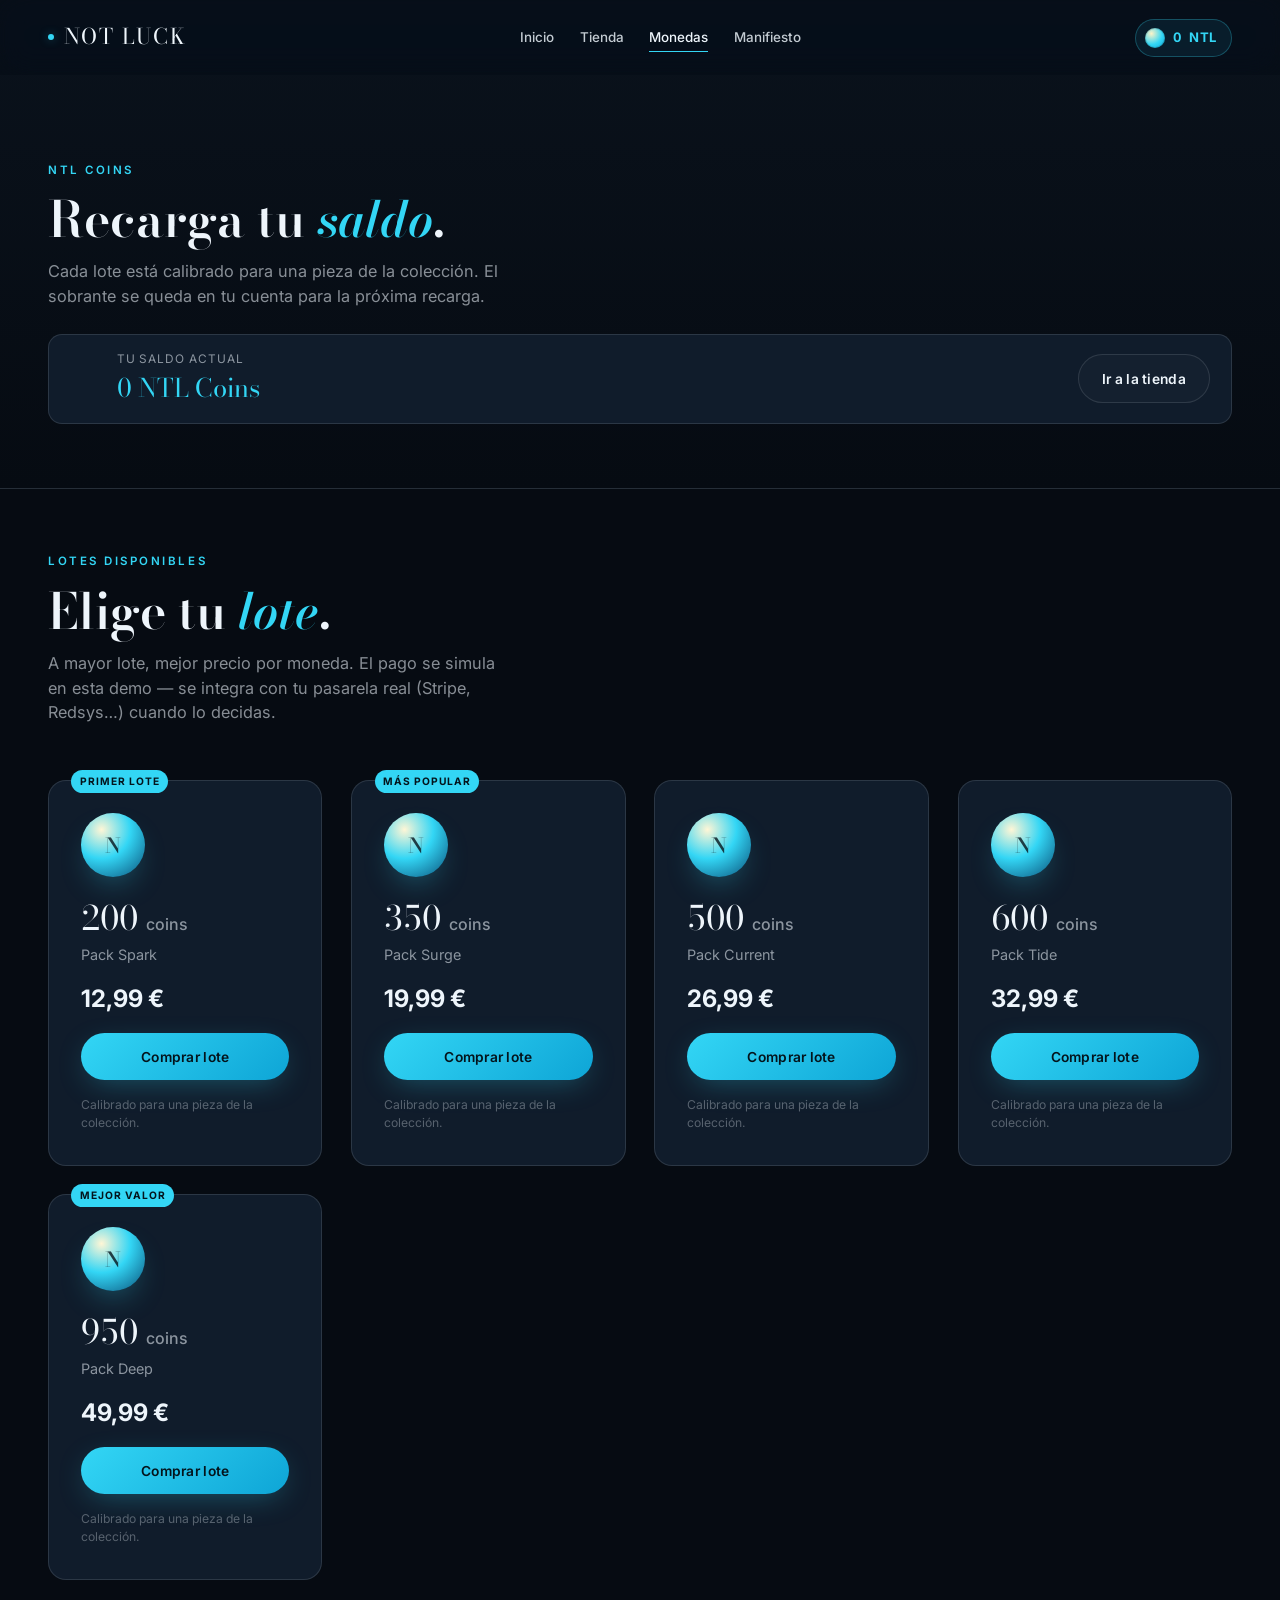
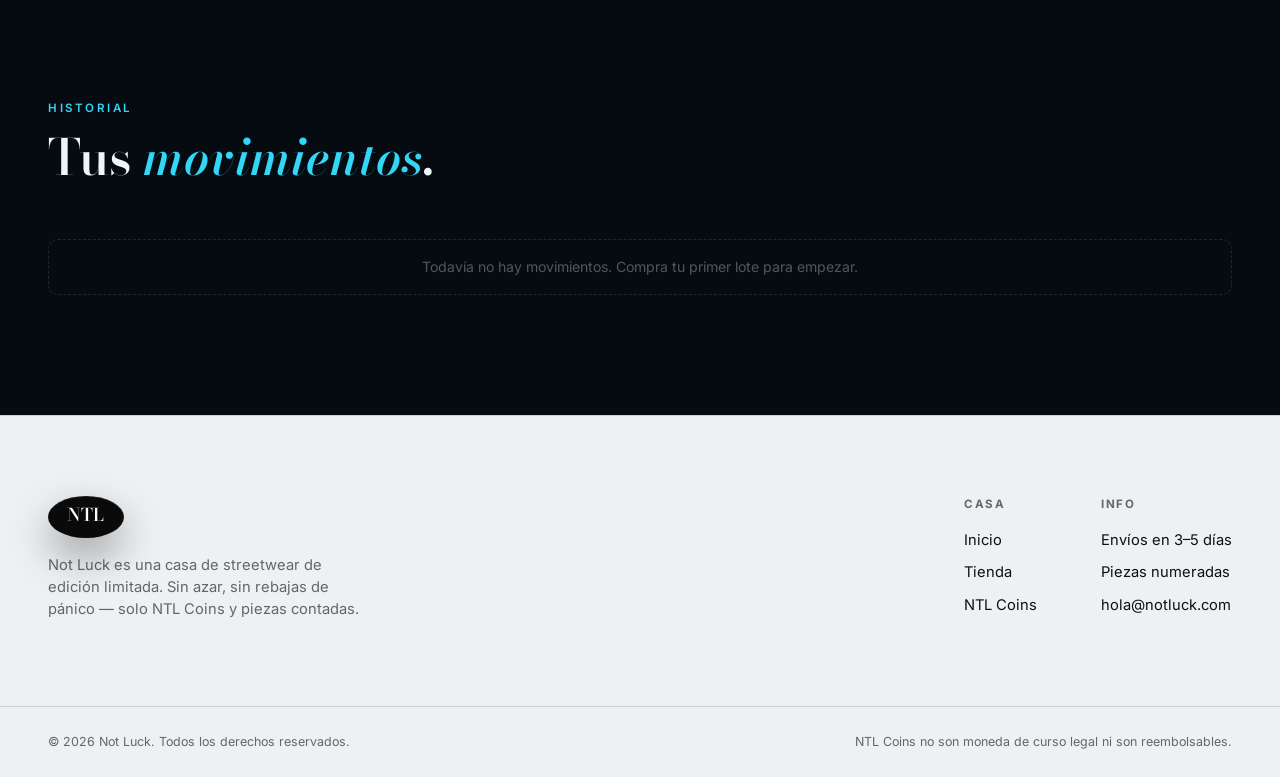
==== monedas.html @ 858f7e39 "Add Not Luck premium streetwear site with NTL Coins economy Dark editorial storefront (Bodoni Moda +" ====
<!doctype html>
<html lang="es">
<head>
<meta charset="utf-8" />
<meta name="viewport" content="width=device-width, initial-scale=1" />
<title>NTL Coins — Not Luck</title>
<meta name="description" content="Recarga NTL Coins, la moneda de la casa Not Luck, en lotes pensados para cada pieza de la colección." />
<link rel="icon" type="image/svg+xml" href="assets/img/favicon.svg" />
<link rel="preconnect" href="https://fonts.googleapis.com">
<link rel="preconnect" href="https://fonts.gstatic.com" crossorigin>
<link href="https://fonts.googleapis.com/css2?family=Bodoni+Moda:ital,wght@0,500;0,600;1,500&family=Inter:wght@400;500;600;700&display=swap" rel="stylesheet">
<link rel="stylesheet" href="styles.css?v=20260909" />
</head>
<body>

<header class="site-header" data-site-header>
  <div class="wrap">
    <a href="index.html" class="brand-mark"><span class="dot"></span>NOT LUCK</a>
    <nav class="main-nav" data-main-nav>
      <a href="index.html">Inicio</a>
      <a href="tienda.html">Tienda</a>
      <a href="monedas.html" aria-current="page">Monedas</a>
      <a href="index.html#manifiesto">Manifiesto</a>
    </nav>
    <div class="header-actions">
      <a href="monedas.html" class="wallet-chip"><span class="coin-ico"></span><strong data-wallet-balance>0</strong> NTL</a>
      <button class="nav-toggle" data-nav-toggle aria-label="Abrir menú"><span></span></button>
    </div>
  </div>
</header>

<main>
  <section class="page-hero">
    <div class="wrap">
      <span class="eyebrow">NTL Coins</span>
      <h1 class="section-title" style="margin-top:.8rem;">Recarga tu <em style="font-style:italic;color:var(--accent);">saldo</em>.</h1>
      <p class="section-lede" style="margin-top:.9rem;">Cada lote está calibrado para una pieza de la colección. El sobrante se queda en tu cuenta para la próxima recarga.</p>

      <div class="wallet-banner">
        <div class="wb-left">
          <span class="coin-ico" style="width:34px;height:34px;"></span>
          <div>
            <div class="wb-label">Tu saldo actual</div>
            <div class="wb-balance"><span data-wallet-balance>0</span> NTL Coins</div>
          </div>
        </div>
        <a href="tienda.html" class="btn btn-ghost">Ir a la tienda</a>
      </div>
    </div>
  </section>

  <section class="section" style="padding-top: clamp(2.5rem, 6vw, 4rem);">
    <div class="wrap">
      <div class="section-head">
        <span class="eyebrow">Lotes disponibles</span>
        <h2 class="section-title reveal">Elige tu <em>lote</em>.</h2>
        <p class="section-lede reveal">A mayor lote, mejor precio por moneda. El pago se simula en esta demo — se integra con tu pasarela real (Stripe, Redsys…) cuando lo decidas.</p>
      </div>
      <div class="pack-grid" data-packs></div>
      <noscript><p style="color:var(--ink-mute);margin-top:2rem;">Activa JavaScript para comprar lotes de NTL Coins.</p></noscript>
    </div>
  </section>

  <section class="section" style="padding-top:0;">
    <div class="wrap">
      <div class="section-head">
        <span class="eyebrow">Historial</span>
        <h2 class="section-title reveal">Tus <em>movimientos</em>.</h2>
      </div>
      <div class="ledger-list" data-ledger></div>
    </div>
  </section>
</main>

<footer class="lt-section">
  <div class="wrap footer-top">
    <div class="footer-brand">
      <div class="badge sm"><span class="ntl-word">NTL</span></div>
      <p>Not Luck es una casa de streetwear de edición limitada. Sin azar, sin rebajas de pánico — solo NTL Coins y piezas contadas.</p>
    </div>
    <div class="footer-cols">
      <div class="footer-col">
        <h4>Casa</h4>
        <a href="index.html">Inicio</a>
        <a href="tienda.html">Tienda</a>
        <a href="monedas.html">NTL Coins</a>
      </div>
      <div class="footer-col">
        <h4>Info</h4>
        <span>Envíos en 3–5 días</span>
        <span>Piezas numeradas</span>
        <span>hola@notluck.com</span>
      </div>
    </div>
  </div>
  <div class="wrap footer-bottom">
    <span>© 2026 Not Luck. Todos los derechos reservados.</span>
    <span>NTL Coins no son moneda de curso legal ni son reembolsables.</span>
  </div>
</footer>

<div class="toast-stack" data-toast-stack aria-live="polite"></div>

<div class="modal-layer" data-checkout aria-hidden="true">
  <div class="modal-card">
    <button class="modal-close" aria-label="Cerrar">✕</button>

    <form data-co-form class="pay-state is-active">
      <span class="eyebrow">Confirmar recarga</span>
      <h3 class="product-name" style="font-size:1.5rem;margin-top:.4rem;" data-co-name></h3>
      <div class="pay-summary" style="margin-top:1.2rem;">
        <span>Recibirás</span>
        <strong><span data-co-coins></span> NTL Coins</strong>
      </div>
      <div class="field">
        <label for="co-name">Nombre en la tarjeta</label>
        <input id="co-name" type="text" required placeholder="Como aparece en la tarjeta" autocomplete="cc-name" />
      </div>
      <div class="field">
        <label for="co-card">Número de tarjeta</label>
        <input id="co-card" type="text" required placeholder="0000 0000 0000 0000" inputmode="numeric" autocomplete="cc-number" />
      </div>
      <div class="pay-row">
        <div class="field">
          <label for="co-exp">Caducidad</label>
          <input id="co-exp" type="text" required placeholder="MM/AA" autocomplete="cc-exp" />
        </div>
        <div class="field">
          <label for="co-cvc">CVC</label>
          <input id="co-cvc" type="text" required placeholder="123" inputmode="numeric" autocomplete="cc-csc" />
        </div>
      </div>
      <button type="submit" class="btn btn-primary btn-block">Pagar <span data-co-price></span></button>
      <p class="qv-note">Pago simulado — no se realiza ningún cargo real en esta demo.</p>
    </form>

    <div class="pay-state" data-co-processing>
      <div class="spinner"></div>
      <p style="color:var(--ink-mute);">Procesando tu recarga…</p>
    </div>

    <div class="pay-state" data-co-success>
      <svg class="check-draw" viewBox="0 0 64 64"><circle cx="32" cy="32" r="28"/><path d="M20 33 L28 41 L45 23"/></svg>
      <p style="font-family:var(--font-display);font-size:1.3rem;">+<span data-co-success-coins></span> NTL Coins</p>
      <p style="color:var(--ink-mute);margin-top:.4rem;">Ya están en tu saldo. Cuánto antes las gastes, mejor.</p>
      <button class="btn btn-dark" data-co-done style="margin-top:1.4rem;">Entendido</button>
    </div>
  </div>
</div>

<script defer src="lib/manifest.js?v=20260909"></script>
<script defer src="lib/wallet.js?v=20260909"></script>
<script defer src="main.js?v=20260909"></script>
</body>
</html>
---- styles.css ----
/* ============================================================
   NOT LUCK — premium streetwear. Dark editorial + electric blue.
   Pure CSS, no build step.
   ============================================================ */

:root {
  color-scheme: dark;

  --bg: #060b12;
  --bg-2: #0a121c;
  --bg-3: #101c2b;
  --bg-4: #16263a;

  --ink: #eef5fb;
  --ink-soft: rgba(238, 245, 251, 0.82);
  --ink-mute: rgba(238, 245, 251, 0.56);
  --ink-dim: rgba(238, 245, 251, 0.32);

  --accent: #33d6f5;
  --accent-2: #0ea5d6;
  --accent-deep: #0a4f78;
  --accent-ink: #04141c;
  --accent-glow: rgba(51, 214, 245, 0.35);

  --line: rgba(238, 245, 251, 0.12);
  --line-soft: rgba(238, 245, 251, 0.07);

  --lt-bg: #eef1f3;
  --lt-bg-2: #e2e7eb;
  --lt-ink: #0c1116;
  --lt-mute: rgba(12, 17, 22, 0.62);
  --lt-line: rgba(12, 17, 22, 0.14);

  --font-display: "Bodoni Moda", "Big Caslon", Georgia, "Times New Roman", serif;
  --font-body: "Inter", -apple-system, BlinkMacSystemFont, "Segoe UI", sans-serif;

  --nav-h: 76px;
  --ease-out: cubic-bezier(0.16, 1, 0.3, 1);
  --ease-in-out: cubic-bezier(0.65, 0, 0.35, 1);
}

* { box-sizing: border-box; }
html, body { margin: 0; padding: 0; }

html {
  background: var(--bg);
  overflow-x: clip;
  scroll-behavior: smooth;
  -webkit-text-size-adjust: 100%;
}
@media (prefers-reduced-motion: reduce) {
  html { scroll-behavior: auto; }
}

body {
  background: var(--bg);
  color: var(--ink);
  font-family: var(--font-body);
  font-size: 16px;
  line-height: 1.5;
  -webkit-font-smoothing: antialiased;
  overflow-x: clip;
}

img { max-width: 100%; display: block; }
a { color: inherit; text-decoration: none; }
button { font: inherit; color: inherit; background: none; border: 0; cursor: pointer; }
ul { margin: 0; padding: 0; list-style: none; }
h1, h2, h3, h4, p { margin: 0; }

.wrap {
  max-width: 1280px;
  margin-inline: auto;
  padding-inline: clamp(1.1rem, 4vw, 3rem);
}

.eyebrow {
  font-family: var(--font-body);
  font-size: 0.72rem;
  font-weight: 600;
  letter-spacing: 0.22em;
  text-transform: uppercase;
  color: var(--accent);
}
.lt-section .eyebrow { color: var(--accent-2); }

/* ---------- reveal-on-scroll (defensive: never invisible) ---------- */
.reveal {
  opacity: 0;
  transform: translateY(28px);
  transition: opacity 0.9s var(--ease-out), transform 0.9s var(--ease-out);
}
.reveal.is-visible { opacity: 1; transform: none; }
.reveal[data-split] { opacity: 1; transform: none; }

/* ---------- NTL wordmark + badge ---------- */
.ntl-word {
  font-family: var(--font-display);
  font-weight: 600;
  letter-spacing: 0.06em;
}
.badge {
  --badge-w: 132px;
  --badge-h: 74px;
  width: var(--badge-w);
  height: var(--badge-h);
  border-radius: 50%;
  background: #0a0a0a;
  display: inline-flex;
  align-items: center;
  justify-content: center;
  box-shadow: 0 1px 0 rgba(255, 255, 255, 0.08) inset, 0 18px 40px rgba(0, 0, 0, 0.35);
  flex-shrink: 0;
}
.badge span {
  font-family: var(--font-display);
  font-weight: 600;
  color: #fdfdfd;
  font-size: calc(var(--badge-h) * 0.42);
  letter-spacing: 0.05em;
  transform: translateY(-1px);
}
.badge.sm { --badge-w: 76px; --badge-h: 42px; }
.badge.lg { --badge-w: 220px; --badge-h: 124px; }

/* ---------- buttons ---------- */
.btn {
  display: inline-flex;
  align-items: center;
  justify-content: center;
  gap: 0.5em;
  padding: 0.95em 1.7em;
  border-radius: 999px;
  font-size: 0.86rem;
  font-weight: 600;
  letter-spacing: 0.02em;
  white-space: nowrap;
  transition: transform 0.4s var(--ease-out), box-shadow 0.4s var(--ease-out), background 0.3s, color 0.3s, border-color .3s;
}
.btn-primary {
  background: linear-gradient(135deg, var(--accent) 0%, var(--accent-2) 100%);
  color: var(--accent-ink);
  box-shadow: 0 8px 30px -8px var(--accent-glow);
}
.btn-primary:hover { transform: translateY(-2px); box-shadow: 0 14px 34px -8px var(--accent-glow); }
.btn-ghost {
  border: 1px solid var(--line);
  color: var(--ink);
  background: rgba(255, 255, 255, 0.02);
}
.btn-ghost:hover { border-color: var(--accent); color: var(--accent); transform: translateY(-2px); }
.btn-dark {
  background: #0a0a0a;
  color: #fff;
}
.btn-dark:hover { transform: translateY(-2px); box-shadow: 0 14px 30px -10px rgba(0,0,0,.5); }
.btn:disabled, .btn[aria-disabled="true"] {
  opacity: 0.45;
  cursor: not-allowed;
  transform: none !important;
  box-shadow: none !important;
}
.btn-block { width: 100%; }
.btn[hover]:not(:disabled) { cursor: pointer; }
@media (hover: none) {
  .btn-primary:hover, .btn-ghost:hover, .btn-dark:hover { transform: none; }
}

/* ============================================================
   HEADER
   ============================================================ */
.site-header {
  position: fixed;
  inset: 0 0 auto 0;
  z-index: 60;
  height: var(--nav-h);
  display: flex;
  align-items: center;
  border-bottom: 1px solid transparent;
  transition: border-color 0.4s;
}
/* backdrop-filter lives on ::before, not the header itself: a `backdrop-filter`
   on .site-header would make it the containing block for its position:fixed
   .main-nav child (mobile overlay), collapsing it to zero height. */
.site-header::before {
  content: "";
  position: absolute;
  inset: 0;
  z-index: -1;
  background: rgba(6, 11, 18, 0.4);
  backdrop-filter: blur(16px) saturate(140%);
  -webkit-backdrop-filter: blur(16px) saturate(140%);
  transition: background 0.4s;
}
@supports not (backdrop-filter: blur(1px)) {
  .site-header::before { background: rgba(6, 11, 18, 0.92); }
}
.site-header.is-scrolled { border-bottom-color: var(--line); }
.site-header.is-scrolled::before { background: rgba(6, 11, 18, 0.82); }
.site-header .wrap {
  display: flex;
  align-items: center;
  justify-content: space-between;
  width: 100%;
  gap: 1rem;
}
.brand-mark {
  display: flex;
  align-items: center;
  gap: 0.6rem;
  font-family: var(--font-display);
  font-size: 1.35rem;
  letter-spacing: 0.08em;
}
.brand-mark .dot { width: 6px; height: 6px; border-radius: 50%; background: var(--accent); box-shadow: 0 0 10px var(--accent-glow); }

.main-nav {
  display: flex;
  align-items: center;
  gap: clamp(1.1rem, 2vw, 2.1rem);
}
.main-nav a {
  font-size: 0.84rem;
  font-weight: 500;
  color: var(--ink-soft);
  position: relative;
  padding-block: 0.3rem;
}
.main-nav a::after {
  content: "";
  position: absolute;
  left: 0; right: 100%; bottom: 0;
  height: 1px;
  background: var(--accent);
  transition: right 0.35s var(--ease-out);
}
.main-nav a:hover { color: var(--ink); }
.main-nav a:hover::after, .main-nav a[aria-current="page"]::after { right: 0; }
.main-nav a[aria-current="page"] { color: var(--ink); }

.header-actions { display: flex; align-items: center; gap: 0.7rem; }

.wallet-chip {
  display: inline-flex;
  align-items: center;
  gap: 0.5rem;
  padding: 0.5rem 0.95rem 0.5rem 0.6rem;
  border-radius: 999px;
  background: rgba(51, 214, 245, 0.08);
  border: 1px solid rgba(51, 214, 245, 0.28);
  font-size: 0.82rem;
  font-weight: 700;
  color: var(--accent);
  letter-spacing: 0.01em;
}
.wallet-chip .coin-ico {
  width: 20px; height: 20px;
  border-radius: 50%;
  background: radial-gradient(circle at 32% 28%, #fdf3c8, var(--accent) 55%, var(--accent-2) 100%);
  box-shadow: inset 0 0 0 1px rgba(0,0,0,.15);
  flex-shrink: 0;
}
.wallet-chip strong { font-variant-numeric: tabular-nums; }

.nav-toggle {
  display: none;
  width: 40px; height: 40px;
  border-radius: 50%;
  border: 1px solid var(--line);
  position: relative;
}
.nav-toggle span, .nav-toggle span::before, .nav-toggle span::after {
  content: ""; position: absolute; left: 11px; right: 11px; height: 1px; background: var(--ink);
  transition: transform .3s, opacity .3s;
}
.nav-toggle span { top: 50%; }
.nav-toggle span::before { top: -6px; }
.nav-toggle span::after { top: 6px; }
.nav-toggle.is-open span { opacity: 0; }
.nav-toggle.is-open span::before { top: 0; transform: rotate(45deg); }
.nav-toggle.is-open span::after { top: 0; transform: rotate(-45deg); }

@media (max-width: 860px) {
  .main-nav {
    position: fixed;
    inset: var(--nav-h) 0 0 0;
    background: var(--bg-2);
    flex-direction: column;
    justify-content: center;
    gap: 2rem;
    transform: translateY(-8px);
    opacity: 0;
    pointer-events: none;
    transition: opacity 0.3s, transform 0.3s;
  }
  .main-nav.is-open { opacity: 1; transform: none; pointer-events: auto; }
  .main-nav a { font-size: 1.4rem; }
  .nav-toggle { display: block; }
}

/* ============================================================
   HERO — the water surface
   ============================================================ */
.hero {
  position: relative;
  min-height: 100svh;
  display: flex;
  flex-direction: column;
  align-items: center;
  justify-content: center;
  text-align: center;
  overflow: hidden;
  isolation: isolate;
}
.hero-water {
  position: absolute;
  inset: 0;
  z-index: -2;
  background:
    radial-gradient(circle at 18% 22%, rgba(255,255,255,0.65), transparent 34%),
    radial-gradient(circle at 78% 12%, rgba(255,255,255,0.4), transparent 30%),
    radial-gradient(circle at 62% 68%, rgba(196,247,255,0.55), transparent 42%),
    radial-gradient(circle at 10% 82%, rgba(255,255,255,0.32), transparent 36%),
    radial-gradient(circle at 92% 78%, rgba(150,235,255,0.4), transparent 38%),
    linear-gradient(158deg, #4be3f7 0%, #22cdee 26%, #12b3e0 48%, #0f96cb 68%, #0c73a8 88%, #0a5f92 100%);
  background-size: 180% 180%;
  animation: waterDrift 26s var(--ease-in-out) infinite alternate;
}
.hero-water::before {
  content: "";
  position: absolute;
  inset: 0;
  opacity: 0.5;
  mix-blend-mode: soft-light;
  background-image: url("data:image/svg+xml;utf8,<svg xmlns='http://www.w3.org/2000/svg' width='400' height='400'><filter id='n'><feTurbulence type='fractalNoise' baseFrequency='0.012 0.03' numOctaves='3' seed='7' stitchTiles='stitch'/><feColorMatrix type='matrix' values='0 0 0 0 1  0 0 0 0 1  0 0 0 0 1  0 0 0 0.6 0'/></filter><rect width='100%25' height='100%25' filter='url(%23n)'/></svg>");
  background-size: 480px 480px;
  animation: waterShimmer 14s linear infinite;
}
.hero-water::after {
  content: "";
  position: absolute;
  inset: 0;
  background: linear-gradient(180deg, rgba(6,11,18,0) 55%, rgba(6,11,18,0.55) 100%);
}
@keyframes waterDrift {
  0% { background-position: 0% 20%; }
  100% { background-position: 100% 80%; }
}
@keyframes waterShimmer {
  0% { transform: translate(0, 0); }
  100% { transform: translate(-480px, -480px); }
}
@media (prefers-reduced-motion: reduce) {
  .hero-water, .hero-water::before { animation: none; }
}

.hero-inner {
  position: relative;
  z-index: 1;
  display: flex;
  flex-direction: column;
  align-items: center;
  gap: 1.7rem;
  padding-top: var(--nav-h);
}
.hero-inner .badge { margin-bottom: 0.4rem; }
.hero-kicker {
  font-size: 0.76rem;
  font-weight: 700;
  letter-spacing: 0.26em;
  text-transform: uppercase;
  color: rgba(6, 20, 28, 0.72);
  text-shadow: 0 1px 0 rgba(255,255,255,.2);
}
.hero-title {
  font-family: var(--font-display);
  font-weight: 600;
  font-size: clamp(2.6rem, 8vw, 6rem);
  line-height: 0.98;
  color: #071016;
  text-wrap: balance;
  max-width: 16ch;
  margin-inline: auto;
}
.hero-title em { font-style: italic; color: #041018; }
.hero-sub {
  font-size: 1.05rem;
  color: rgba(6, 20, 28, 0.78);
  max-width: 34ch;
  margin-inline: auto;
}
.hero-actions {
  display: flex;
  gap: 0.9rem;
  flex-wrap: wrap;
  justify-content: center;
  margin-top: 0.4rem;
}
.hero-scroll {
  position: absolute;
  bottom: 1.8rem;
  left: 50%;
  transform: translateX(-50%);
  z-index: 1;
  display: flex;
  flex-direction: column;
  align-items: center;
  gap: 0.5rem;
  font-size: 0.68rem;
  letter-spacing: 0.2em;
  text-transform: uppercase;
  color: rgba(6, 20, 28, 0.65);
}
.hero-scroll::after {
  content: "";
  width: 1px; height: 34px;
  background: linear-gradient(180deg, rgba(6,20,28,.6), transparent);
  animation: scrollLine 2.2s var(--ease-in-out) infinite;
}
@keyframes scrollLine { 0%, 100% { transform: scaleY(1); opacity: .8; } 50% { transform: scaleY(0.5); opacity: .3; } }

/* ============================================================
   SECTIONS — dark editorial body
   ============================================================ */
section { position: relative; }
.section { padding-block: clamp(4.5rem, 10vw, 7.5rem); }
.section-head {
  display: flex;
  flex-direction: column;
  gap: 0.9rem;
  max-width: 46ch;
  margin-bottom: clamp(2.2rem, 5vw, 3.5rem);
}
.section-head.center { align-items: center; text-align: center; margin-inline: auto; }
.section-title {
  font-family: var(--font-display);
  font-weight: 600;
  font-size: clamp(1.9rem, 4vw, 3.1rem);
  line-height: 1.05;
}
.section-title em { font-style: italic; color: var(--accent); }
.section-lede { color: var(--ink-mute); font-size: 1.02rem; max-width: 52ch; }

.halo {
  position: absolute;
  inset: -60% -20% -40% -20%;
  background: radial-gradient(45% 35% at 50% 40%, var(--accent-glow), transparent 72%);
  filter: blur(110px);
  pointer-events: none;
  z-index: 0;
}

/* manifesto */
.manifesto { background: var(--bg); }
.manifesto-grid {
  display: grid;
  grid-template-columns: 0.5fr 1.5fr;
  gap: clamp(2rem, 6vw, 5rem);
  align-items: start;
}
.manifesto-num {
  font-family: var(--font-display);
  font-size: clamp(3rem, 8vw, 6rem);
  color: var(--accent);
  opacity: 0.85;
  line-height: 1;
}
.manifesto-text p {
  font-size: clamp(1.15rem, 2.4vw, 1.6rem);
  line-height: 1.4;
  color: var(--ink-soft);
  font-family: var(--font-display);
}
.manifesto-text p + p { margin-top: 1.1rem; color: var(--ink-mute); font-family: var(--font-body); font-size: 1rem; max-width: 58ch; }
@media (max-width: 720px) {
  .manifesto-grid { grid-template-columns: 1fr; gap: 1.4rem; }
}

/* marquee */
.marquee {
  border-top: 1px solid var(--line);
  border-bottom: 1px solid var(--line);
  background: var(--bg-2);
  overflow: hidden;
  padding-block: 1rem;
}
.marquee-track {
  display: flex;
  gap: 3rem;
  white-space: nowrap;
  width: max-content;
  animation: marqueeScroll 32s linear infinite;
}
.marquee-track span {
  font-family: var(--font-display);
  font-size: 1.1rem;
  letter-spacing: 0.04em;
  color: var(--ink-dim);
  display: inline-flex;
  align-items: center;
  gap: 0.9rem;
}
.marquee-track span::after { content: "—"; color: var(--accent); }
@keyframes marqueeScroll { from { transform: translateX(0); } to { transform: translateX(-50%); } }

/* product grid (home teaser + shop) */
.product-grid {
  display: grid;
  grid-template-columns: repeat(auto-fill, minmax(250px, 1fr));
  gap: clamp(1.2rem, 2.4vw, 1.8rem);
}
.product-card {
  position: relative;
  background: var(--bg-3);
  border: 1px solid var(--line);
  border-radius: 16px;
  padding: 1.3rem;
  display: flex;
  flex-direction: column;
  gap: 0.9rem;
  overflow: hidden;
  transition: transform 0.5s var(--ease-out), border-color 0.4s, box-shadow 0.5s;
}
.product-card::before {
  content: "";
  position: absolute;
  inset: -40% -40% auto auto;
  width: 60%; height: 60%;
  background: radial-gradient(circle, var(--accent-glow), transparent 70%);
  opacity: 0;
  transition: opacity 0.5s;
  pointer-events: none;
}
.product-card:hover {
  transform: translateY(-6px);
  border-color: rgba(51, 214, 245, 0.4);
  box-shadow: 0 24px 50px -20px rgba(0, 0, 0, 0.55);
}
.product-card:hover::before { opacity: 1; }
.product-figure {
  position: relative;
  aspect-ratio: 4 / 5;
  border-radius: 10px;
  overflow: hidden;
  background: linear-gradient(155deg, var(--bg-4), var(--bg-2));
  display: flex;
  align-items: center;
  justify-content: center;
}
.product-figure svg { width: 58%; height: 58%; opacity: 0.92; }
.product-card:hover .product-figure svg { transform: scale(1.06); }
.product-figure svg { transition: transform 0.6s var(--ease-out); }
.product-category {
  font-size: 0.68rem;
  letter-spacing: 0.18em;
  text-transform: uppercase;
  color: var(--accent);
  font-weight: 700;
}
.product-name {
  font-family: var(--font-display);
  font-size: 1.28rem;
  font-weight: 600;
}
.product-blurb { font-size: 0.86rem; color: var(--ink-mute); }
.product-foot {
  display: flex;
  align-items: center;
  justify-content: space-between;
  gap: 0.6rem;
  margin-top: auto;
  padding-top: 0.6rem;
  border-top: 1px solid var(--line-soft);
}
.price-tag {
  display: inline-flex;
  align-items: center;
  gap: 0.4rem;
  font-weight: 700;
  font-variant-numeric: tabular-nums;
}
.price-tag .coin-ico { width: 16px; height: 16px; border-radius: 50%; background: radial-gradient(circle at 32% 28%, #fdf3c8, var(--accent) 55%, var(--accent-2) 100%); flex-shrink: 0; }
.card-cta {
  font-size: 0.78rem;
  padding: 0.6em 1.1em;
}

/* coin economy teaser (home) */
.coins-teaser {
  background: linear-gradient(180deg, var(--bg-2), var(--bg));
  border-top: 1px solid var(--line);
  border-bottom: 1px solid var(--line);
}
.coins-teaser-grid {
  display: grid;
  grid-template-columns: 1.1fr 1fr;
  gap: clamp(2rem, 5vw, 4rem);
  align-items: center;
}
.coin-orbit {
  position: relative;
  width: 100%;
  aspect-ratio: 1;
  max-width: 340px;
  margin-inline: auto;
}
.coin-orbit .coin-big {
  position: absolute;
  inset: 0;
  border-radius: 50%;
  background: radial-gradient(circle at 32% 26%, #fff6d6 0%, var(--accent) 42%, var(--accent-2) 72%, var(--accent-deep) 100%);
  box-shadow: 0 30px 70px -20px var(--accent-glow), inset 0 0 0 6px rgba(255,255,255,0.12), inset 0 -14px 30px rgba(0,0,0,.25);
  display: flex;
  align-items: center;
  justify-content: center;
  animation: coinFloat 6s var(--ease-in-out) infinite;
}
.coin-orbit .coin-big span {
  font-family: var(--font-display);
  font-size: clamp(2.6rem, 7vw, 3.6rem);
  color: rgba(6, 20, 28, 0.82);
  font-weight: 600;
}
.coin-orbit .coin-small {
  position: absolute;
  width: 26%; aspect-ratio: 1;
  border-radius: 50%;
  background: radial-gradient(circle at 32% 26%, #fff6d6 0%, var(--accent) 45%, var(--accent-deep) 100%);
  box-shadow: 0 14px 30px -10px var(--accent-glow);
}
.coin-orbit .coin-small.a { top: 4%; right: 6%; animation: coinFloat 5s var(--ease-in-out) infinite reverse; }
.coin-orbit .coin-small.b { bottom: 2%; left: 0%; width: 18%; animation: coinFloat 7s var(--ease-in-out) infinite; }
@keyframes coinFloat { 0%, 100% { transform: translateY(0); } 50% { transform: translateY(-14px); } }
.coins-copy ul { display: flex; flex-direction: column; gap: 0.9rem; margin-top: 1.4rem; }
.coins-copy li {
  display: flex; gap: 0.8rem; align-items: flex-start;
  font-size: 0.94rem; color: var(--ink-soft);
}
.coins-copy li .n {
  font-family: var(--font-display);
  color: var(--accent);
  font-size: 1rem;
  flex-shrink: 0;
}
@media (max-width: 860px) {
  .coins-teaser-grid { grid-template-columns: 1fr; }
}

/* ============================================================
   SHOP PAGE
   ============================================================ */
.page-hero {
  padding-top: calc(var(--nav-h) + clamp(3rem, 8vw, 5rem));
  padding-bottom: clamp(2.5rem, 6vw, 4rem);
  background: linear-gradient(180deg, var(--bg-2), var(--bg));
  border-bottom: 1px solid var(--line);
}
.page-hero .section-title { max-width: 22ch; }
.wallet-banner {
  display: flex;
  align-items: center;
  justify-content: space-between;
  gap: 1rem;
  flex-wrap: wrap;
  margin-top: 1.6rem;
  padding: 1rem 1.3rem;
  border-radius: 14px;
  background: var(--bg-3);
  border: 1px solid var(--line);
}
.wallet-banner .wb-left { display: flex; align-items: center; gap: 0.8rem; }
.wallet-banner .wb-balance { font-family: var(--font-display); font-size: 1.6rem; color: var(--accent); font-variant-numeric: tabular-nums; }
.wallet-banner .wb-label { font-size: 0.74rem; color: var(--ink-mute); letter-spacing: 0.08em; text-transform: uppercase; }

.filter-row {
  display: flex;
  gap: 0.6rem;
  flex-wrap: wrap;
  margin-bottom: clamp(1.6rem, 4vw, 2.4rem);
}
.filter-chip {
  padding: 0.5em 1.1em;
  border-radius: 999px;
  border: 1px solid var(--line);
  font-size: 0.78rem;
  font-weight: 600;
  color: var(--ink-mute);
  transition: all 0.3s;
}
.filter-chip.is-active, .filter-chip:hover { border-color: var(--accent); color: var(--accent); }

.buy-btn[data-state="ok"] { background: linear-gradient(135deg, var(--accent), var(--accent-2)); color: var(--accent-ink); }
.buy-btn[data-state="short"] { background: rgba(255,255,255,.04); color: var(--ink-mute); border: 1px solid var(--line); }
.buy-btn[data-state="owned"] { background: rgba(51,214,245,.1); color: var(--accent); border: 1px solid rgba(51,214,245,.3); }

/* Quick view modal */
.modal-layer {
  position: fixed;
  inset: 0;
  z-index: 100;
  display: flex;
  align-items: center;
  justify-content: center;
  padding: 1.2rem;
  background: rgba(4, 8, 13, 0.7);
  backdrop-filter: blur(6px);
  opacity: 0;
  pointer-events: none;
  transition: opacity 0.35s;
}
.modal-layer.is-open { opacity: 1; pointer-events: auto; }
.modal-card {
  width: min(560px, 100%);
  max-height: 88vh;
  overflow-y: auto;
  background: var(--bg-3);
  border: 1px solid var(--line);
  border-radius: 20px;
  padding: clamp(1.5rem, 4vw, 2.4rem);
  position: relative;
  transform: translateY(18px) scale(0.98);
  transition: transform 0.4s var(--ease-out);
}
.modal-layer.is-open .modal-card { transform: none; }
.modal-close {
  position: absolute;
  top: 1rem; right: 1rem;
  width: 34px; height: 34px;
  border-radius: 50%;
  border: 1px solid var(--line);
  display: flex; align-items: center; justify-content: center;
  font-size: 1rem;
  color: var(--ink-mute);
}
.modal-close:hover { color: var(--ink); border-color: var(--accent); }
.qv-figure {
  aspect-ratio: 16/10;
  border-radius: 12px;
  background: linear-gradient(155deg, var(--bg-4), var(--bg-2));
  display: flex; align-items: center; justify-content: center;
  margin-bottom: 1.4rem;
}
.qv-figure svg { width: 42%; }
.qv-desc { color: var(--ink-mute); font-size: 0.94rem; margin-top: 0.6rem; }
.qv-foot { display: flex; align-items: center; justify-content: space-between; gap: 1rem; margin-top: 1.6rem; flex-wrap: wrap; }
.qv-note { font-size: 0.78rem; color: var(--ink-dim); margin-top: 0.8rem; }

/* ============================================================
   COINS PAGE
   ============================================================ */
.pack-grid {
  display: grid;
  grid-template-columns: repeat(auto-fill, minmax(240px, 1fr));
  gap: clamp(1.2rem, 2.4vw, 1.8rem);
}
.pack-card {
  position: relative;
  background: var(--bg-3);
  border: 1px solid var(--line);
  border-radius: 18px;
  padding: clamp(1.5rem, 3vw, 2rem);
  display: flex;
  flex-direction: column;
  gap: 1rem;
  transition: transform 0.5s var(--ease-out), border-color 0.4s, box-shadow 0.5s;
}
.pack-card:hover { transform: translateY(-6px); border-color: rgba(51,214,245,.4); box-shadow: 0 24px 50px -20px rgba(0,0,0,.55); }
.pack-tag {
  position: absolute;
  top: -11px; left: 1.4rem;
  font-size: 0.64rem;
  font-weight: 700;
  letter-spacing: 0.1em;
  text-transform: uppercase;
  padding: 0.35em 0.8em;
  border-radius: 999px;
  background: var(--accent);
  color: var(--accent-ink);
}
.pack-coin {
  width: 64px; height: 64px;
  border-radius: 50%;
  background: radial-gradient(circle at 32% 26%, #fff6d6 0%, var(--accent) 45%, var(--accent-deep) 100%);
  display: flex; align-items: center; justify-content: center;
  box-shadow: 0 14px 30px -10px var(--accent-glow);
}
.pack-coin span { font-family: var(--font-display); font-size: 1.3rem; color: rgba(6,20,28,.8); font-weight: 600; }
.pack-amount { font-family: var(--font-display); font-size: 2.1rem; font-variant-numeric: tabular-nums; }
.pack-amount small { font-size: 1rem; color: var(--ink-mute); font-family: var(--font-body); font-weight: 500; }
.pack-name { font-size: 0.9rem; color: var(--ink-mute); }
.pack-price { font-size: 1.5rem; font-weight: 700; margin-top: auto; }
.pack-note { font-size: 0.76rem; color: var(--ink-dim); }

/* checkout modal */
.pay-row { display: grid; grid-template-columns: 1fr 1fr; gap: 0.8rem; }
.field { display: flex; flex-direction: column; gap: 0.4rem; margin-bottom: 0.9rem; }
.field label { font-size: 0.74rem; letter-spacing: 0.05em; text-transform: uppercase; color: var(--ink-mute); }
.field input {
  background: var(--bg-2);
  border: 1px solid var(--line);
  border-radius: 10px;
  padding: 0.8em 1em;
  color: var(--ink);
  font-family: var(--font-body);
  font-size: 0.94rem;
  outline: none;
  transition: border-color 0.3s;
}
.field input:focus { border-color: var(--accent); }
.pay-summary {
  display: flex; align-items: center; justify-content: space-between;
  padding: 1rem 1.2rem;
  border-radius: 12px;
  background: var(--bg-2);
  border: 1px solid var(--line);
  margin-bottom: 1.4rem;
}
.pay-state { display: none; text-align: center; padding: 2rem 0; }
.pay-state.is-active { display: block; }
.spinner {
  width: 40px; height: 40px;
  border-radius: 50%;
  border: 3px solid var(--line);
  border-top-color: var(--accent);
  margin: 0 auto 1rem;
  animation: spin 0.9s linear infinite;
}
@keyframes spin { to { transform: rotate(360deg); } }
.check-draw {
  width: 64px; height: 64px;
  margin: 0 auto 1rem;
}
.check-draw circle { stroke: var(--accent); stroke-width: 2; fill: none; stroke-dasharray: 190; stroke-dashoffset: 190; animation: drawCircle 0.6s var(--ease-out) forwards; }
.check-draw path { stroke: var(--accent); stroke-width: 3; fill: none; stroke-linecap: round; stroke-linejoin: round; stroke-dasharray: 40; stroke-dashoffset: 40; animation: drawCheck 0.4s var(--ease-out) 0.5s forwards; }
@keyframes drawCircle { to { stroke-dashoffset: 0; } }
@keyframes drawCheck { to { stroke-dashoffset: 0; } }

.ledger-list { display: flex; flex-direction: column; gap: 0.6rem; }
.ledger-row {
  display: flex; align-items: center; justify-content: space-between;
  padding: 0.8rem 1rem;
  border-radius: 10px;
  background: var(--bg-3);
  border: 1px solid var(--line-soft);
  font-size: 0.86rem;
}
.ledger-row .amt.credit { color: var(--accent); font-weight: 700; }
.ledger-row .amt.debit { color: var(--ink-mute); font-weight: 700; }
.ledger-empty { color: var(--ink-dim); font-size: 0.88rem; padding: 1rem; text-align: center; border: 1px dashed var(--line); border-radius: 10px; }

/* ============================================================
   LIGHT FOOTER
   ============================================================ */
.lt-section { background: var(--lt-bg); color: var(--lt-ink); border-top: 1px solid var(--lt-line); }
.footer-top {
  display: flex;
  flex-wrap: wrap;
  gap: clamp(2rem, 6vw, 5rem);
  justify-content: space-between;
  padding-block: clamp(3rem, 7vw, 5rem);
  border-bottom: 1px solid var(--lt-line);
}
.footer-brand { max-width: 320px; }
.footer-brand p { color: var(--lt-mute); font-size: 0.92rem; margin-top: 1rem; }
.footer-cols { display: flex; gap: clamp(2rem, 5vw, 4.5rem); flex-wrap: wrap; }
.footer-col h4 { font-size: 0.72rem; letter-spacing: 0.14em; text-transform: uppercase; color: var(--lt-mute); margin-bottom: 1rem; }
.footer-col a, .footer-col span { display: block; font-size: 0.92rem; margin-bottom: 0.65rem; color: var(--lt-ink); }
.footer-col a:hover { color: var(--accent-2); }
.footer-bottom {
  display: flex; justify-content: space-between; align-items: center; flex-wrap: wrap; gap: 1rem;
  padding-block: 1.6rem;
  font-size: 0.78rem;
  color: var(--lt-mute);
}

/* toast */
.toast-stack {
  position: fixed;
  bottom: 1.4rem;
  right: 1.4rem;
  left: 1.4rem;
  z-index: 200;
  display: flex;
  flex-direction: column-reverse;
  gap: 0.6rem;
  align-items: flex-end;
  pointer-events: none;
}
.toast {
  pointer-events: auto;
  max-width: 340px;
  background: var(--bg-4);
  border: 1px solid var(--line);
  border-radius: 12px;
  padding: 0.9rem 1.1rem;
  font-size: 0.86rem;
  color: var(--ink);
  box-shadow: 0 20px 40px -16px rgba(0,0,0,.5);
  transform: translateY(12px);
  opacity: 0;
  animation: toastIn 0.4s var(--ease-out) forwards;
}
.toast.is-leaving { animation: toastOut 0.35s var(--ease-out) forwards; }
.toast strong { color: var(--accent); }
@keyframes toastIn { to { transform: none; opacity: 1; } }
@keyframes toastOut { to { transform: translateX(20px); opacity: 0; } }
@media (max-width: 560px) {
  .toast-stack { left: 1rem; right: 1rem; align-items: stretch; }
  .toast { max-width: none; }
}

/* misc responsive */
@media (max-width: 640px) {
  .pay-row { grid-template-columns: 1fr; }
  .footer-bottom { flex-direction: column; align-items: flex-start; }
}
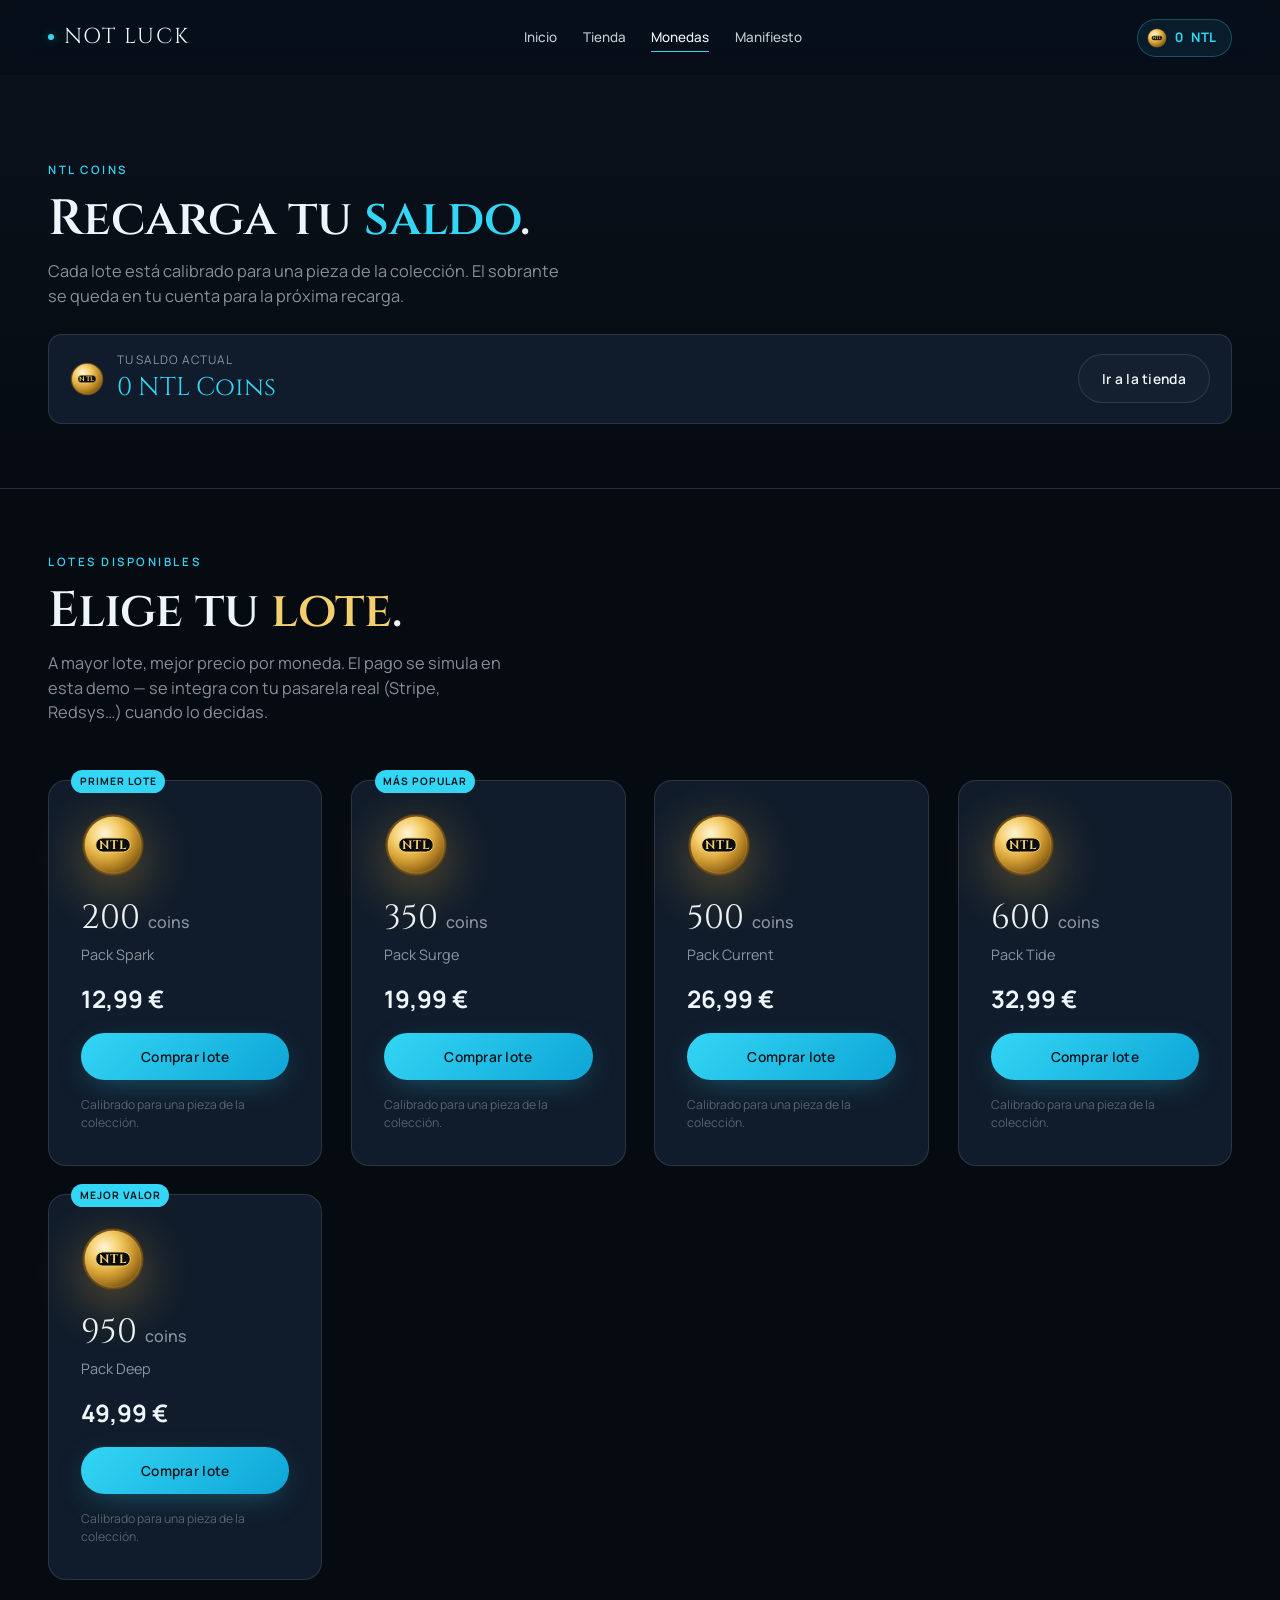
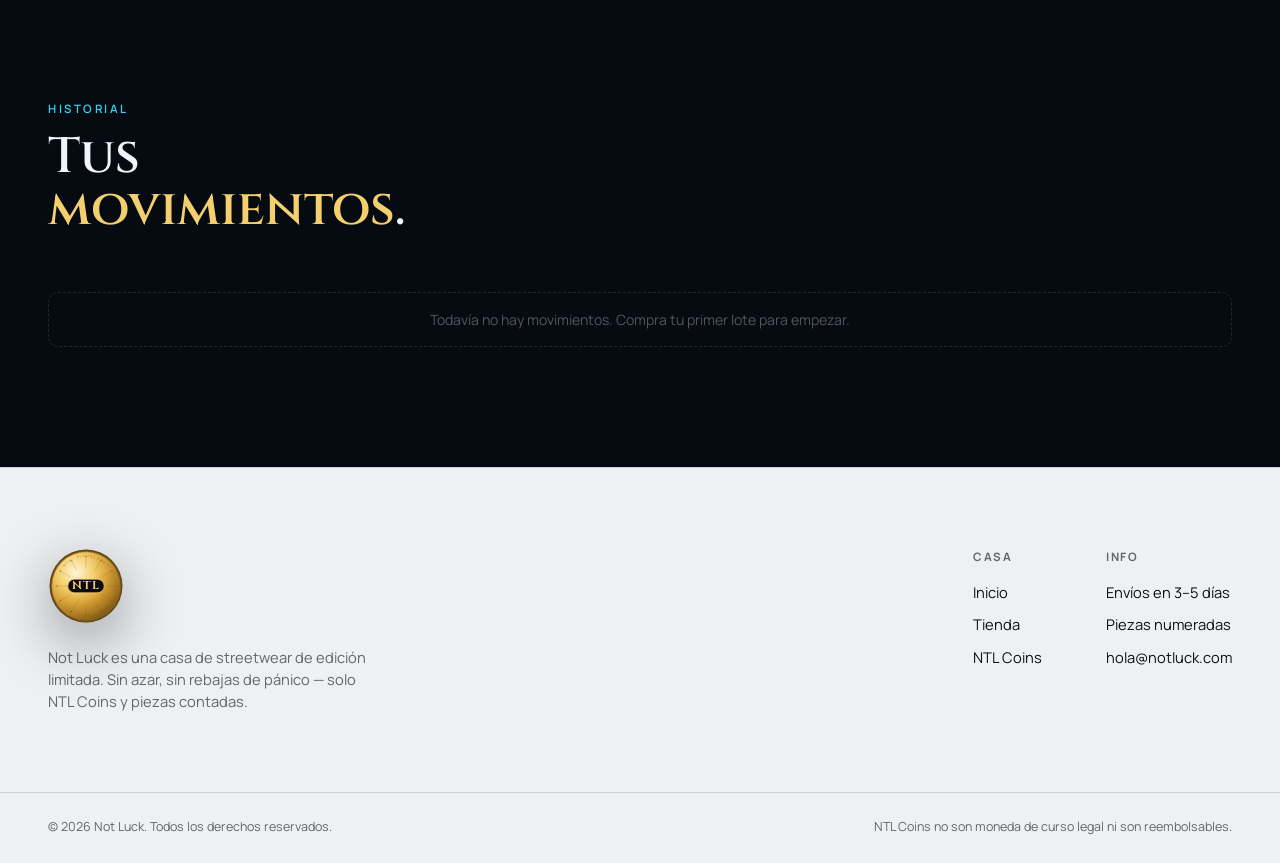
==== commit e322eaf3: "Replace oval logo with 3D spinning gold coin; upgrade typography Swaps the black-oval NTL badge for " ====
--- a/monedas.html
+++ b/monedas.html
@@ -8,10 +8,65 @@
 <link rel="icon" type="image/svg+xml" href="assets/img/favicon.svg" />
 <link rel="preconnect" href="https://fonts.googleapis.com">
 <link rel="preconnect" href="https://fonts.gstatic.com" crossorigin>
-<link href="https://fonts.googleapis.com/css2?family=Bodoni+Moda:ital,wght@0,500;0,600;1,500&family=Inter:wght@400;500;600;700&display=swap" rel="stylesheet">
-<link rel="stylesheet" href="styles.css?v=20260909" />
+<link href="https://fonts.googleapis.com/css2?family=Cinzel:wght@400;500;600;700;800&family=Manrope:wght@400;500;600;700;800&display=swap" rel="stylesheet">
+<link rel="stylesheet" href="styles.css?v=20260910" />
 </head>
 <body>
+
+<svg width="0" height="0" style="position:absolute" aria-hidden="true" focusable="false">
+<defs>
+<radialGradient id="ntlGold" cx="35%" cy="30%" r="75%">
+<stop offset="0%" stop-color="#fff6d8"/>
+<stop offset="35%" stop-color="#f4cf6e"/>
+<stop offset="60%" stop-color="#d9a53a"/>
+<stop offset="85%" stop-color="#a8781f"/>
+<stop offset="100%" stop-color="#7c5714"/>
+</radialGradient>
+<radialGradient id="ntlGoldEdge" cx="50%" cy="50%" r="50%">
+<stop offset="78%" stop-color="#b8862a"/>
+<stop offset="100%" stop-color="#5f4110"/>
+</radialGradient>
+<path id="coinRimTop" d="M 24,100 A 76,76 0 0 1 176,100"/>
+<path id="coinRimBottom" d="M 176,100 A 76,76 0 0 1 24,100"/>
+
+<symbol id="ntl-coin-face" viewBox="0 0 200 200">
+<circle cx="100" cy="100" r="96" fill="url(#ntlGoldEdge)"/>
+<circle cx="100" cy="100" r="90" fill="url(#ntlGold)" stroke="#6b4a12" stroke-width="1"/>
+<circle cx="100" cy="100" r="90" fill="none" stroke="#fff6d8" stroke-width="1" opacity="0.35"/>
+<circle cx="100" cy="100" r="94" fill="none" stroke="#6b4a12" stroke-width="2" stroke-dasharray="1.6 2.4" opacity="0.55"/>
+<g stroke="#8a6218" stroke-width="1.1" fill="none" opacity="0.55" stroke-linecap="round">
+<line x1="148" y1="100" x2="178" y2="100"/><circle cx="178" cy="100" r="1.8" fill="#8a6218"/>
+<line x1="141.6" y1="124" x2="167.5" y2="139"/><circle cx="167.5" cy="139" r="1.8" fill="#8a6218"/>
+<line x1="124" y1="141.6" x2="139" y2="167.5"/><circle cx="139" cy="167.5" r="1.8" fill="#8a6218"/>
+<line x1="100" y1="148" x2="100" y2="178"/><circle cx="100" cy="178" r="1.8" fill="#8a6218"/>
+<line x1="76" y1="141.6" x2="61" y2="167.5"/><circle cx="61" cy="167.5" r="1.8" fill="#8a6218"/>
+<line x1="58.4" y1="124" x2="32.5" y2="139"/><circle cx="32.5" cy="139" r="1.8" fill="#8a6218"/>
+<line x1="52" y1="100" x2="22" y2="100"/><circle cx="22" cy="100" r="1.8" fill="#8a6218"/>
+<line x1="58.4" y1="76" x2="32.5" y2="61"/><circle cx="32.5" cy="61" r="1.8" fill="#8a6218"/>
+<line x1="76" y1="58.4" x2="61" y2="32.5"/><circle cx="61" cy="32.5" r="1.8" fill="#8a6218"/>
+<line x1="100" y1="52" x2="100" y2="22"/><circle cx="100" cy="22" r="1.8" fill="#8a6218"/>
+<line x1="124" y1="58.4" x2="139" y2="32.5"/><circle cx="139" cy="32.5" r="1.8" fill="#8a6218"/>
+<line x1="141.6" y1="76" x2="167.5" y2="61"/><circle cx="167.5" cy="61" r="1.8" fill="#8a6218"/>
+</g>
+<rect x="52" y="82" width="96" height="36" rx="18" fill="#0b0b0b" stroke="#f4cf6e" stroke-width="2"/>
+<text x="100" y="107" text-anchor="middle" font-family="Cinzel, Georgia, serif" font-weight="700" font-size="30" fill="#f4cf6e" letter-spacing="2">NTL</text>
+<text font-family="Cinzel, Georgia, serif" font-size="8" letter-spacing="2.4" fill="#6b4a12" opacity="0.85">
+<textPath href="#coinRimTop" startOffset="50%" text-anchor="middle">NTL · DIGITAL ASSET</textPath>
+</text>
+<text font-family="Cinzel, Georgia, serif" font-size="8" letter-spacing="2.4" fill="#6b4a12" opacity="0.85">
+<textPath href="#coinRimBottom" startOffset="50%" text-anchor="middle">DIGITAL ASSET · NTL</textPath>
+</text>
+</symbol>
+
+<symbol id="ntl-coin-simple" viewBox="0 0 200 200">
+<circle cx="100" cy="100" r="96" fill="url(#ntlGoldEdge)"/>
+<circle cx="100" cy="100" r="88" fill="url(#ntlGold)"/>
+<circle cx="100" cy="100" r="88" fill="none" stroke="#fff6d8" stroke-width="1.5" opacity="0.3"/>
+<rect x="46" y="78" width="108" height="44" rx="22" fill="#0b0b0b" stroke="#f4cf6e" stroke-width="3"/>
+<text x="100" y="112" text-anchor="middle" font-family="Cinzel, Georgia, serif" font-weight="700" font-size="38" fill="#f4cf6e" letter-spacing="2">NTL</text>
+</symbol>
+</defs>
+</svg>
 
 <header class="site-header" data-site-header>
   <div class="wrap">
@@ -23,7 +78,7 @@
       <a href="index.html#manifiesto">Manifiesto</a>
     </nav>
     <div class="header-actions">
-      <a href="monedas.html" class="wallet-chip"><span class="coin-ico"></span><strong data-wallet-balance>0</strong> NTL</a>
+      <a href="monedas.html" class="wallet-chip"><svg class="coin-ico" viewBox="0 0 200 200"><use href="#ntl-coin-simple"></use></svg><strong data-wallet-balance>0</strong> NTL</a>
       <button class="nav-toggle" data-nav-toggle aria-label="Abrir menú"><span></span></button>
     </div>
   </div>
@@ -33,12 +88,12 @@
   <section class="page-hero">
     <div class="wrap">
       <span class="eyebrow">NTL Coins</span>
-      <h1 class="section-title" style="margin-top:.8rem;">Recarga tu <em style="font-style:italic;color:var(--accent);">saldo</em>.</h1>
+      <h1 class="section-title" style="margin-top:.8rem;">Recarga tu <em style="font-style:normal;color:var(--accent);">saldo</em>.</h1>
       <p class="section-lede" style="margin-top:.9rem;">Cada lote está calibrado para una pieza de la colección. El sobrante se queda en tu cuenta para la próxima recarga.</p>
 
       <div class="wallet-banner">
         <div class="wb-left">
-          <span class="coin-ico" style="width:34px;height:34px;"></span>
+          <svg class="coin-ico" viewBox="0 0 200 200" style="width:34px;height:34px;"><use href="#ntl-coin-simple"></use></svg>
           <div>
             <div class="wb-label">Tu saldo actual</div>
             <div class="wb-balance"><span data-wallet-balance>0</span> NTL Coins</div>
@@ -75,7 +130,12 @@
 <footer class="lt-section">
   <div class="wrap footer-top">
     <div class="footer-brand">
-      <div class="badge sm"><span class="ntl-word">NTL</span></div>
+      <div class="coin-logo sm" role="img" aria-label="Not Luck">
+        <div class="coin-stage"><div class="coin-3d">
+          <div class="coin-face front"><svg viewBox="0 0 200 200"><use href="#ntl-coin-face"></use></svg></div>
+          <div class="coin-face back"><svg viewBox="0 0 200 200"><use href="#ntl-coin-face"></use></svg></div>
+        </div></div>
+      </div>
       <p>Not Luck es una casa de streetwear de edición limitada. Sin azar, sin rebajas de pánico — solo NTL Coins y piezas contadas.</p>
     </div>
     <div class="footer-cols">
@@ -148,8 +208,8 @@
   </div>
 </div>
 
-<script defer src="lib/manifest.js?v=20260909"></script>
-<script defer src="lib/wallet.js?v=20260909"></script>
-<script defer src="main.js?v=20260909"></script>
+<script defer src="lib/manifest.js?v=20260910"></script>
+<script defer src="lib/wallet.js?v=20260910"></script>
+<script defer src="main.js?v=20260910"></script>
 </body>
 </html>
--- a/styles.css
+++ b/styles.css
@@ -31,8 +31,13 @@
   --lt-mute: rgba(12, 17, 22, 0.62);
   --lt-line: rgba(12, 17, 22, 0.14);
 
-  --font-display: "Bodoni Moda", "Big Caslon", Georgia, "Times New Roman", serif;
-  --font-body: "Inter", -apple-system, BlinkMacSystemFont, "Segoe UI", sans-serif;
+  --font-display: "Cinzel", "Trajan Pro", Georgia, "Times New Roman", serif;
+  --font-body: "Manrope", -apple-system, BlinkMacSystemFont, "Segoe UI", sans-serif;
+
+  --gold: #d9a53a;
+  --gold-light: #f4cf6e;
+  --gold-dark: #7c5714;
+  --gold-glow: rgba(217, 165, 58, 0.45);
 
   --nav-h: 76px;
   --ease-out: cubic-bezier(0.16, 1, 0.3, 1);
@@ -93,35 +98,43 @@
 .reveal.is-visible { opacity: 1; transform: none; }
 .reveal[data-split] { opacity: 1; transform: none; }
 
-/* ---------- NTL wordmark + badge ---------- */
-.ntl-word {
-  font-family: var(--font-display);
-  font-weight: 600;
-  letter-spacing: 0.06em;
-}
-.badge {
-  --badge-w: 132px;
-  --badge-h: 74px;
-  width: var(--badge-w);
-  height: var(--badge-h);
+/* ---------- NTL gold coin logo (3D, spinning) ---------- */
+.coin-logo { display: inline-flex; }
+.coin-logo .coin-stage {
+  width: var(--coin-size, 140px);
+  aspect-ratio: 1;
+  perspective: 900px;
+  margin-inline: auto;
+  /* drop-shadow lives here, NOT on .coin-3d: a `filter` on the element that
+     also carries transform-style:preserve-3d flattens the 3D context in
+     Chromium, breaking backface-visibility and mirroring the back face. */
+  filter: drop-shadow(0 18px 30px rgba(0, 0, 0, 0.4));
+}
+.coin-logo .coin-3d {
+  position: relative;
+  width: 100%;
+  height: 100%;
+  transform-style: preserve-3d;
+  animation: coinSpin 6.5s linear infinite;
+}
+.coin-logo .coin-face {
+  position: absolute;
+  inset: 0;
   border-radius: 50%;
-  background: #0a0a0a;
-  display: inline-flex;
-  align-items: center;
-  justify-content: center;
-  box-shadow: 0 1px 0 rgba(255, 255, 255, 0.08) inset, 0 18px 40px rgba(0, 0, 0, 0.35);
-  flex-shrink: 0;
-}
-.badge span {
-  font-family: var(--font-display);
-  font-weight: 600;
-  color: #fdfdfd;
-  font-size: calc(var(--badge-h) * 0.42);
-  letter-spacing: 0.05em;
-  transform: translateY(-1px);
-}
-.badge.sm { --badge-w: 76px; --badge-h: 42px; }
-.badge.lg { --badge-w: 220px; --badge-h: 124px; }
+  backface-visibility: hidden;
+}
+.coin-logo .coin-face.back { transform: rotateY(180deg); }
+.coin-logo .coin-face svg { width: 100%; height: 100%; display: block; }
+.coin-logo.lg { --coin-size: 200px; }
+.coin-logo.sm { --coin-size: 76px; }
+@keyframes coinSpin {
+  from { transform: rotateY(0deg); }
+  to { transform: rotateY(360deg); }
+}
+
+/* small static gold-coin currency glyph (wallet chip, price tags, packs) */
+.coin-ico, .pack-coin svg { display: block; }
+.coin-ico { flex-shrink: 0; }
 
 /* ---------- buttons ---------- */
 .btn {
@@ -253,13 +266,7 @@
   color: var(--accent);
   letter-spacing: 0.01em;
 }
-.wallet-chip .coin-ico {
-  width: 20px; height: 20px;
-  border-radius: 50%;
-  background: radial-gradient(circle at 32% 28%, #fdf3c8, var(--accent) 55%, var(--accent-2) 100%);
-  box-shadow: inset 0 0 0 1px rgba(0,0,0,.15);
-  flex-shrink: 0;
-}
+.wallet-chip .coin-ico { width: 20px; height: 20px; }
 .wallet-chip strong { font-variant-numeric: tabular-nums; }
 
 .nav-toggle {
@@ -363,7 +370,7 @@
   gap: 1.7rem;
   padding-top: var(--nav-h);
 }
-.hero-inner .badge { margin-bottom: 0.4rem; }
+.hero-inner .coin-logo { margin-bottom: 0.4rem; }
 .hero-kicker {
   font-size: 0.76rem;
   font-weight: 700;
@@ -382,7 +389,7 @@
   max-width: 16ch;
   margin-inline: auto;
 }
-.hero-title em { font-style: italic; color: #041018; }
+.hero-title em { font-style: normal; color: var(--gold-dark); }
 .hero-sub {
   font-size: 1.05rem;
   color: rgba(6, 20, 28, 0.78);
@@ -438,7 +445,7 @@
   font-size: clamp(1.9rem, 4vw, 3.1rem);
   line-height: 1.05;
 }
-.section-title em { font-style: italic; color: var(--accent); }
+.section-title em { font-style: normal; color: var(--gold-light); }
 .section-lede { color: var(--ink-mute); font-size: 1.02rem; max-width: 52ch; }
 
 .halo {
@@ -579,7 +586,7 @@
   font-weight: 700;
   font-variant-numeric: tabular-nums;
 }
-.price-tag .coin-ico { width: 16px; height: 16px; border-radius: 50%; background: radial-gradient(circle at 32% 28%, #fdf3c8, var(--accent) 55%, var(--accent-2) 100%); flex-shrink: 0; }
+.price-tag .coin-ico { width: 16px; height: 16px; }
 .card-cta {
   font-size: 0.78rem;
   padding: 0.6em 1.1em;
@@ -607,27 +614,33 @@
 .coin-orbit .coin-big {
   position: absolute;
   inset: 0;
+  animation: coinFloat 6s var(--ease-in-out) infinite;
+  perspective: 1000px;
+  /* drop-shadow here, not on .coin-3d — see note on .coin-logo .coin-stage */
+  filter: drop-shadow(0 30px 50px var(--gold-glow));
+}
+.coin-orbit .coin-big .coin-3d {
+  position: relative;
+  width: 100%;
+  height: 100%;
+  transform-style: preserve-3d;
+  animation: coinSpin 7s linear infinite;
+}
+.coin-orbit .coin-big .coin-face {
+  position: absolute;
+  inset: 0;
   border-radius: 50%;
-  background: radial-gradient(circle at 32% 26%, #fff6d6 0%, var(--accent) 42%, var(--accent-2) 72%, var(--accent-deep) 100%);
-  box-shadow: 0 30px 70px -20px var(--accent-glow), inset 0 0 0 6px rgba(255,255,255,0.12), inset 0 -14px 30px rgba(0,0,0,.25);
-  display: flex;
-  align-items: center;
-  justify-content: center;
-  animation: coinFloat 6s var(--ease-in-out) infinite;
-}
-.coin-orbit .coin-big span {
-  font-family: var(--font-display);
-  font-size: clamp(2.6rem, 7vw, 3.6rem);
-  color: rgba(6, 20, 28, 0.82);
-  font-weight: 600;
-}
+  backface-visibility: hidden;
+}
+.coin-orbit .coin-big .coin-face.back { transform: rotateY(180deg); }
+.coin-orbit .coin-big .coin-face svg { width: 100%; height: 100%; display: block; }
 .coin-orbit .coin-small {
   position: absolute;
-  width: 26%; aspect-ratio: 1;
-  border-radius: 50%;
-  background: radial-gradient(circle at 32% 26%, #fff6d6 0%, var(--accent) 45%, var(--accent-deep) 100%);
-  box-shadow: 0 14px 30px -10px var(--accent-glow);
-}
+  width: 26%;
+  aspect-ratio: 1;
+  filter: drop-shadow(0 14px 24px var(--gold-glow));
+}
+.coin-orbit .coin-small svg { width: 100%; height: 100%; display: block; }
 .coin-orbit .coin-small.a { top: 4%; right: 6%; animation: coinFloat 5s var(--ease-in-out) infinite reverse; }
 .coin-orbit .coin-small.b { bottom: 2%; left: 0%; width: 18%; animation: coinFloat 7s var(--ease-in-out) infinite; }
 @keyframes coinFloat { 0%, 100% { transform: translateY(0); } 50% { transform: translateY(-14px); } }
@@ -779,12 +792,8 @@
 }
 .pack-coin {
   width: 64px; height: 64px;
-  border-radius: 50%;
-  background: radial-gradient(circle at 32% 26%, #fff6d6 0%, var(--accent) 45%, var(--accent-deep) 100%);
-  display: flex; align-items: center; justify-content: center;
-  box-shadow: 0 14px 30px -10px var(--accent-glow);
-}
-.pack-coin span { font-family: var(--font-display); font-size: 1.3rem; color: rgba(6,20,28,.8); font-weight: 600; }
+  filter: drop-shadow(0 14px 26px var(--gold-glow));
+}
 .pack-amount { font-family: var(--font-display); font-size: 2.1rem; font-variant-numeric: tabular-nums; }
 .pack-amount small { font-size: 1rem; color: var(--ink-mute); font-family: var(--font-body); font-weight: 500; }
 .pack-name { font-size: 0.9rem; color: var(--ink-mute); }
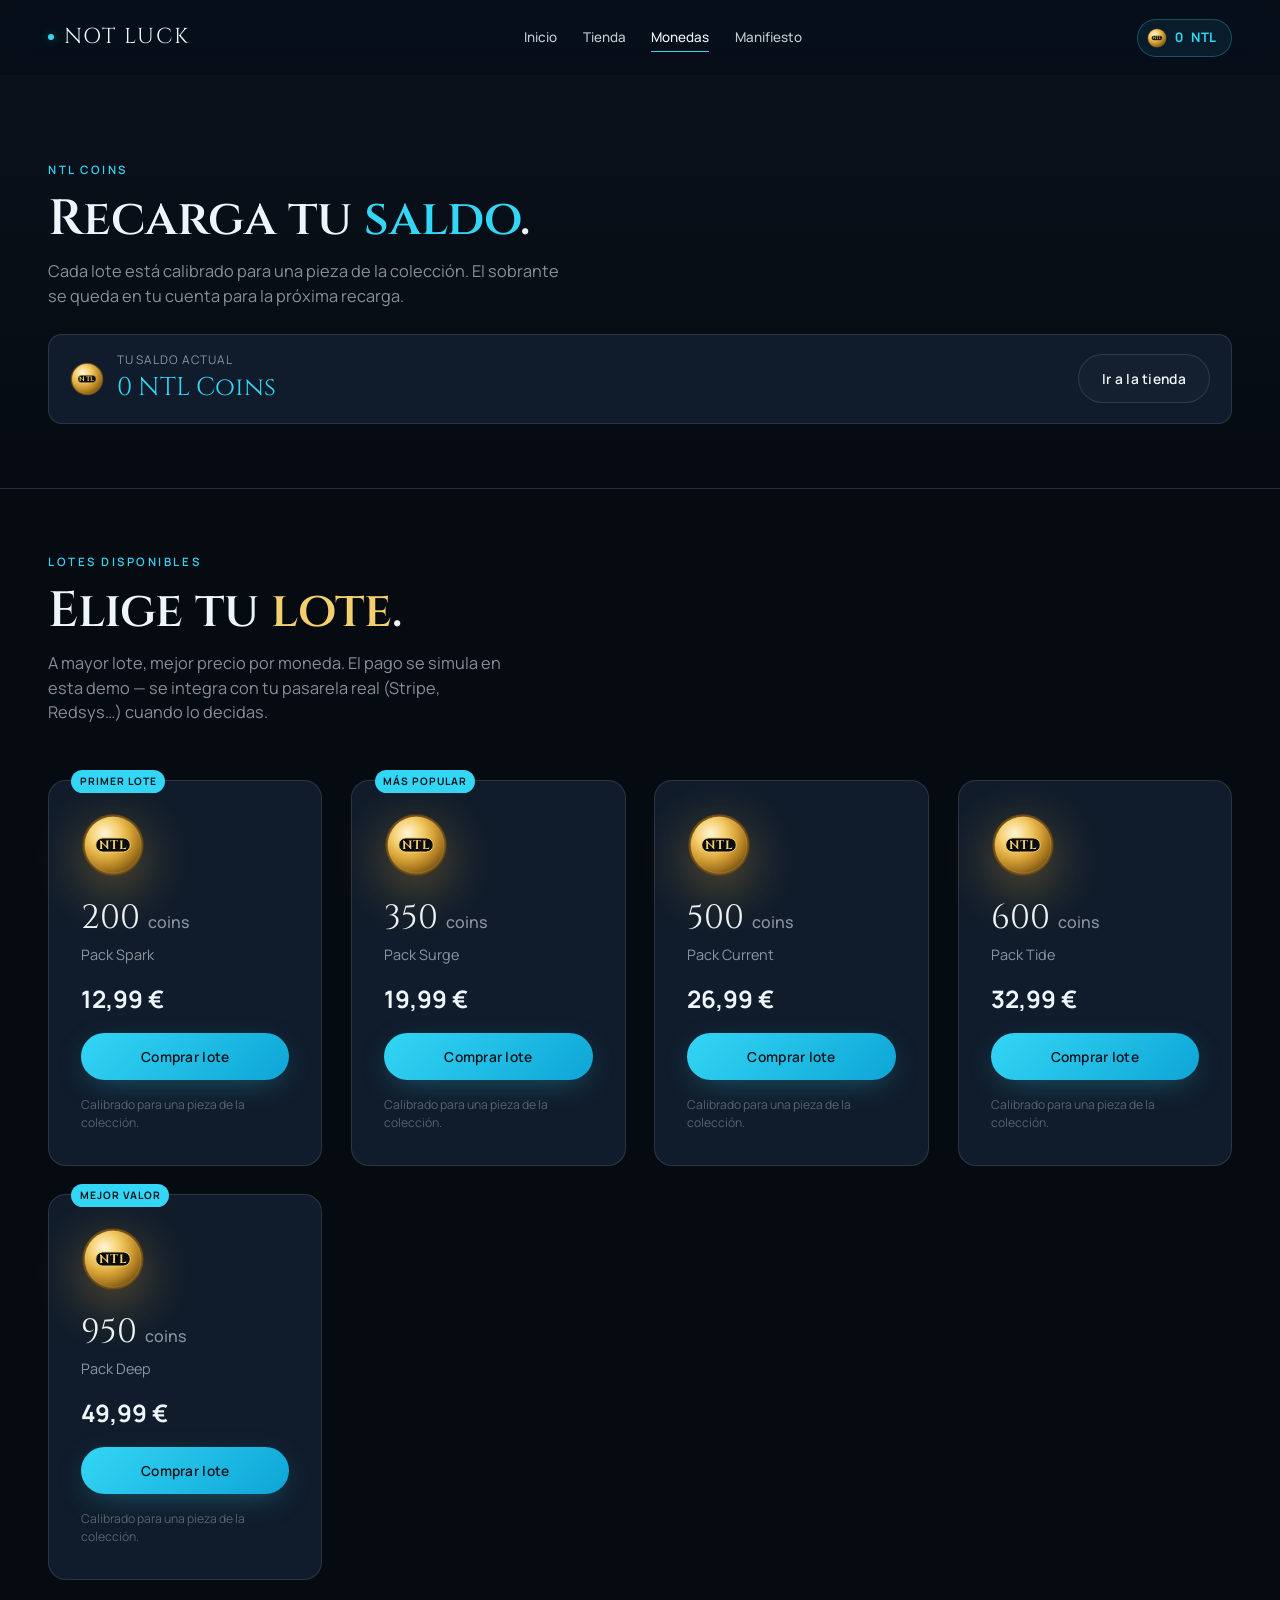
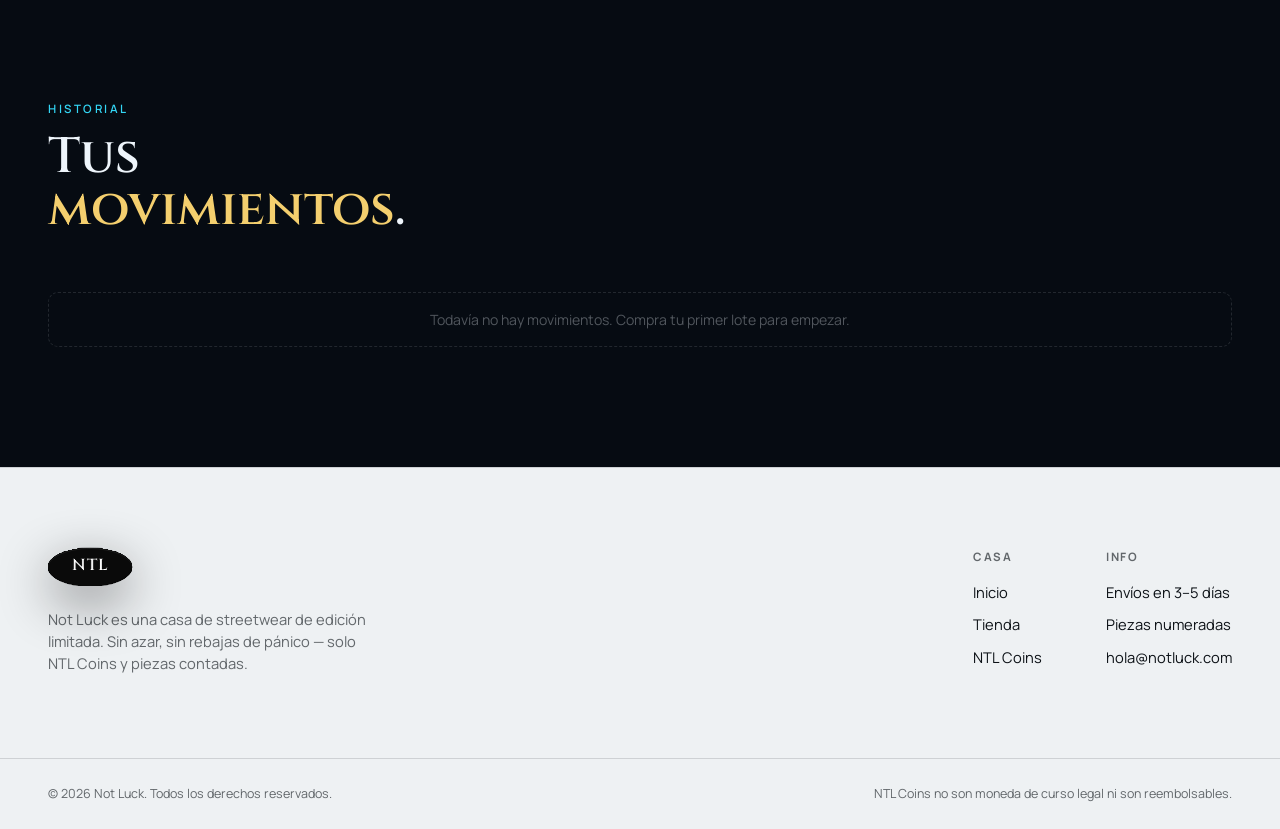
==== commit e974cddf: "Restore oval NTL logo, spin it with genuine 3D thickness The logo badge (hero + footer) goes back to" ====
--- a/monedas.html
+++ b/monedas.html
@@ -132,8 +132,8 @@
     <div class="footer-brand">
       <div class="coin-logo sm" role="img" aria-label="Not Luck">
         <div class="coin-stage"><div class="coin-3d">
-          <div class="coin-face front"><svg viewBox="0 0 200 200"><use href="#ntl-coin-face"></use></svg></div>
-          <div class="coin-face back"><svg viewBox="0 0 200 200"><use href="#ntl-coin-face"></use></svg></div>
+          <div class="coin-face front"><span>NTL</span></div>
+          <div class="coin-face back"><span>NTL</span></div>
         </div></div>
       </div>
       <p>Not Luck es una casa de streetwear de edición limitada. Sin azar, sin rebajas de pánico — solo NTL Coins y piezas contadas.</p>
--- a/styles.css
+++ b/styles.css
@@ -98,18 +98,21 @@
 .reveal.is-visible { opacity: 1; transform: none; }
 .reveal[data-split] { opacity: 1; transform: none; }
 
-/* ---------- NTL gold coin logo (3D, spinning) ---------- */
+/* ---------- NTL logo badge (3D, spinning oval) ---------- */
 .coin-logo { display: inline-flex; }
 .coin-logo .coin-stage {
-  width: var(--coin-size, 140px);
-  aspect-ratio: 1;
+  width: var(--coin-w, 132px);
+  height: var(--coin-h, 74px);
   perspective: 900px;
   margin-inline: auto;
   /* drop-shadow lives here, NOT on .coin-3d: a `filter` on the element that
      also carries transform-style:preserve-3d flattens the 3D context in
      Chromium, breaking backface-visibility and mirroring the back face. */
-  filter: drop-shadow(0 18px 30px rgba(0, 0, 0, 0.4));
-}
+  filter: drop-shadow(0 16px 26px rgba(0, 0, 0, 0.45));
+}
+.coin-logo.lg .coin-stage { --coin-w: 240px; --coin-h: 108px; }
+.coin-logo.sm .coin-stage { --coin-w: 84px; --coin-h: 38px; }
+.coin-logo .coin-stage { --half-t: calc(var(--coin-h, 74px) * 0.055); }
 .coin-logo .coin-3d {
   position: relative;
   width: 100%;
@@ -117,16 +120,35 @@
   transform-style: preserve-3d;
   animation: coinSpin 6.5s linear infinite;
 }
-.coin-logo .coin-face {
+.coin-logo .coin-face,
+.coin-logo .coin-edge {
   position: absolute;
   inset: 0;
   border-radius: 50%;
+  background: #0a0a0a;
+}
+.coin-logo .coin-face {
+  display: flex;
+  align-items: center;
+  justify-content: center;
   backface-visibility: hidden;
-}
-.coin-logo .coin-face.back { transform: rotateY(180deg); }
-.coin-logo .coin-face svg { width: 100%; height: 100%; display: block; }
-.coin-logo.lg { --coin-size: 200px; }
-.coin-logo.sm { --coin-size: 76px; }
+  box-shadow: 0 1px 0 rgba(255, 255, 255, 0.08) inset;
+}
+.coin-logo .coin-face span {
+  font-family: var(--font-display);
+  font-weight: 600;
+  color: #fdfdfd;
+  font-size: calc(var(--coin-h, 74px) * 0.42);
+  letter-spacing: 0.05em;
+  transform: translateY(-1px);
+}
+.coin-logo .coin-face.front { transform: translateZ(var(--half-t)); }
+.coin-logo .coin-face.back { transform: rotateY(180deg) translateZ(var(--half-t)); }
+/* thin duplicate ovals stacked along Z between the two faces: together they
+   read as the badge's edge/thickness while it turns, instead of a flat
+   card-flip. Positioned via JS (initCoinDepth) since the Z offsets depend
+   on --coin-h, which varies by size. */
+.coin-logo .coin-edge { pointer-events: none; }
 @keyframes coinSpin {
   from { transform: rotateY(0deg); }
   to { transform: rotateY(360deg); }
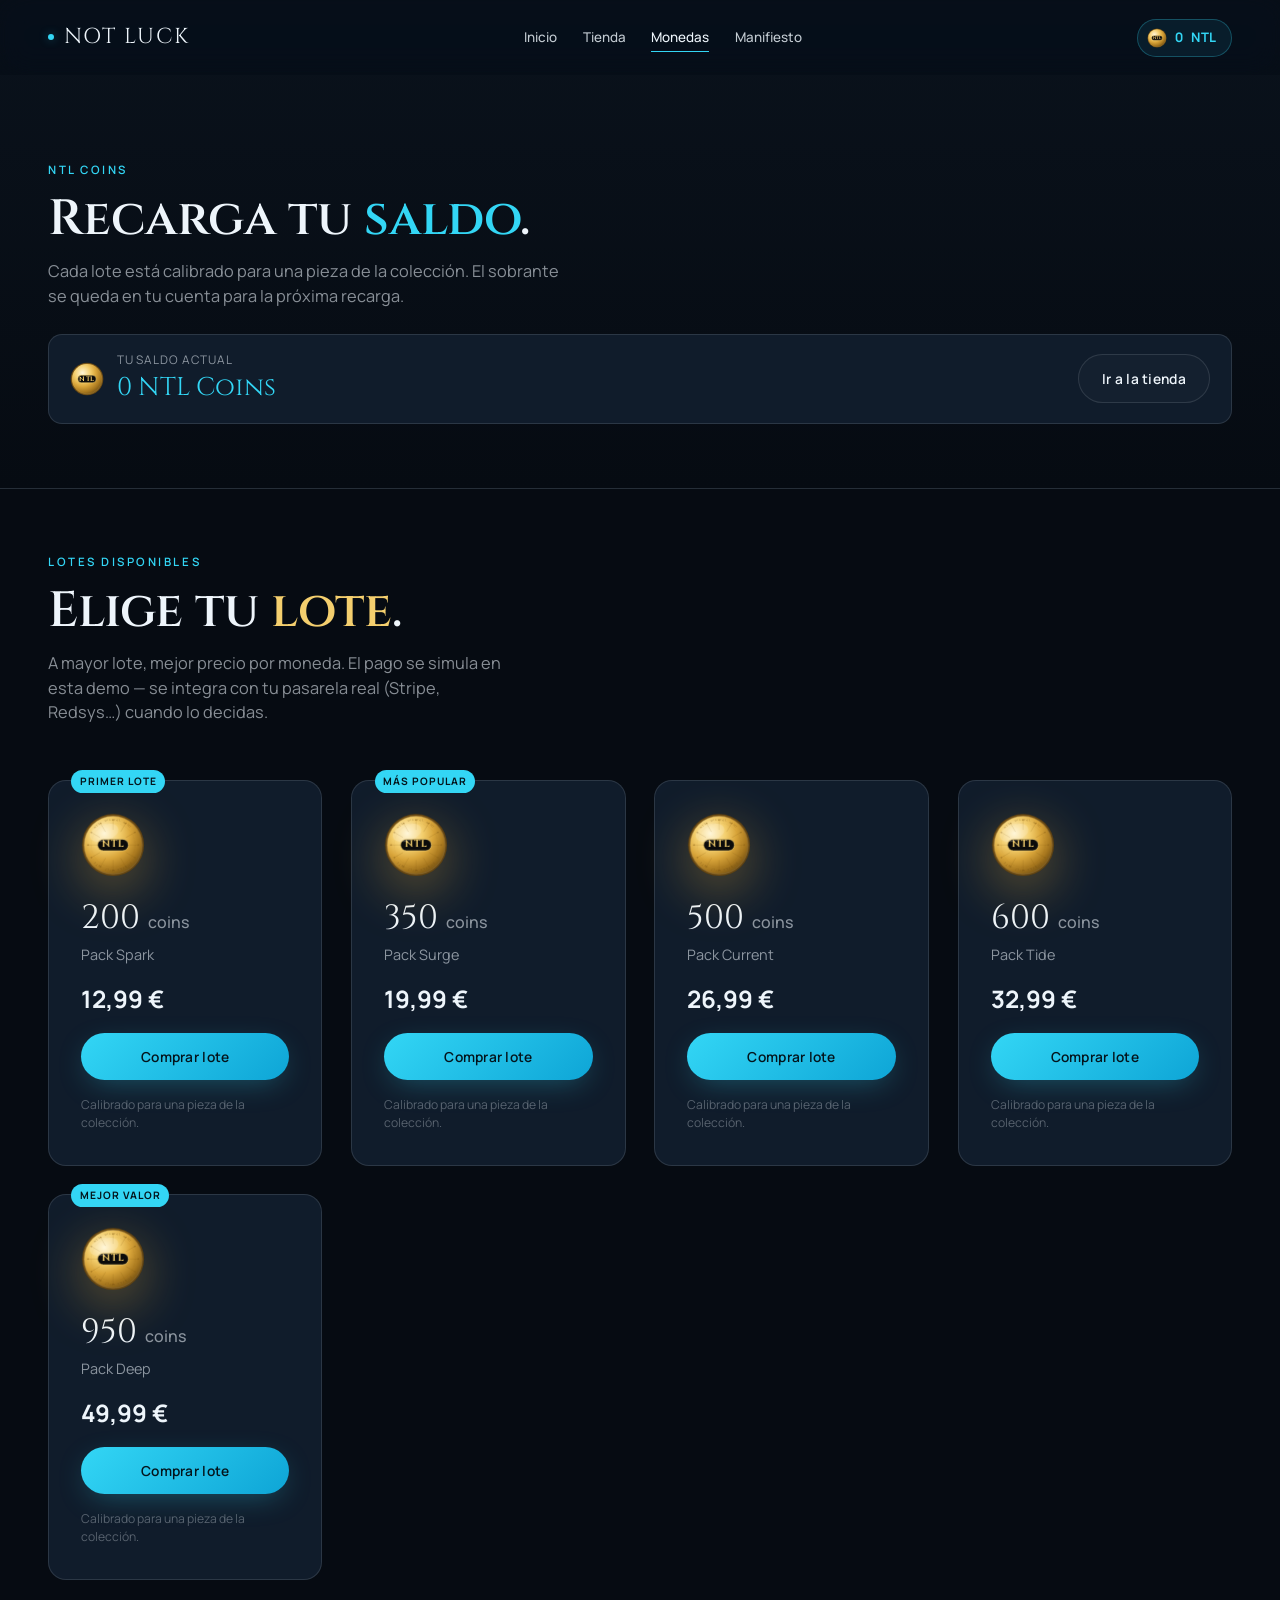
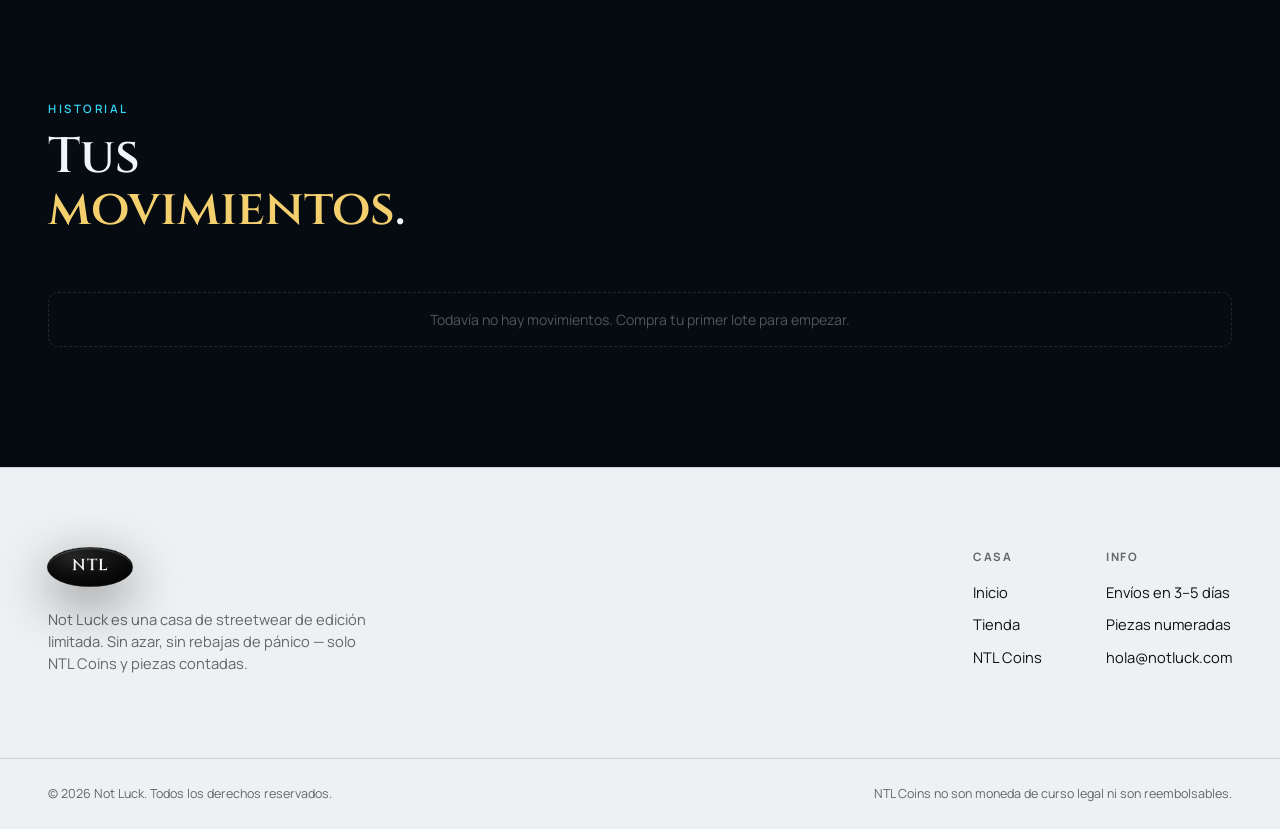
==== commit ce5ad94e: "Give NTL Coins genuine 3D spin; richer material on logo and coins Extends the logo's true-3D-depth t" ====
--- a/monedas.html
+++ b/monedas.html
@@ -34,6 +34,7 @@
 <circle cx="100" cy="100" r="90" fill="url(#ntlGold)" stroke="#6b4a12" stroke-width="1"/>
 <circle cx="100" cy="100" r="90" fill="none" stroke="#fff6d8" stroke-width="1" opacity="0.35"/>
 <circle cx="100" cy="100" r="94" fill="none" stroke="#6b4a12" stroke-width="2" stroke-dasharray="1.6 2.4" opacity="0.55"/>
+<circle cx="100" cy="100" r="68" fill="none" stroke="#6b4a12" stroke-width="1" stroke-dasharray="0.8 3.2" opacity="0.4"/>
 <g stroke="#8a6218" stroke-width="1.1" fill="none" opacity="0.55" stroke-linecap="round">
 <line x1="148" y1="100" x2="178" y2="100"/><circle cx="178" cy="100" r="1.8" fill="#8a6218"/>
 <line x1="141.6" y1="124" x2="167.5" y2="139"/><circle cx="167.5" cy="139" r="1.8" fill="#8a6218"/>
@@ -56,6 +57,7 @@
 <text font-family="Cinzel, Georgia, serif" font-size="8" letter-spacing="2.4" fill="#6b4a12" opacity="0.85">
 <textPath href="#coinRimBottom" startOffset="50%" text-anchor="middle">DIGITAL ASSET · NTL</textPath>
 </text>
+<ellipse cx="72" cy="62" rx="46" ry="26" fill="#fff6d8" opacity="0.22" transform="rotate(-18 72 62)"/>
 </symbol>
 
 <symbol id="ntl-coin-simple" viewBox="0 0 200 200">
--- a/styles.css
+++ b/styles.css
@@ -98,7 +98,31 @@
 .reveal.is-visible { opacity: 1; transform: none; }
 .reveal[data-split] { opacity: 1; transform: none; }
 
-/* ---------- NTL logo badge (3D, spinning oval) ---------- */
+/* ============================================================
+   3D SPIN — shared mechanics for the logo badge and the gold coins.
+   A .coin-3d contains two .coin-face (front/back) plus a stack of thin
+   .coin-edge slices, all inserted by JS (initCoinDepth in main.js) once
+   the element's rendered height is known. Front/back sit at opposite
+   ends of a small Z depth (--half-t, set inline by that same JS) and the
+   edge slices fill the gap between them, so the spin shows real
+   thickness instead of a flat two-face card-flip.
+   ============================================================ */
+.coin-face,
+.coin-edge {
+  position: absolute;
+  inset: 0;
+  border-radius: 50%;
+}
+.coin-face { backface-visibility: hidden; }
+.coin-edge { pointer-events: none; background: #0a0a0a; }
+.coin-face.front { transform: translateZ(var(--half-t, 4px)); }
+.coin-face.back { transform: rotateY(180deg) translateZ(var(--half-t, 4px)); }
+@keyframes coinSpin {
+  from { transform: rotateY(0deg); }
+  to { transform: rotateY(360deg); }
+}
+
+/* ---------- NTL logo badge: black lacquer oval, spinning ---------- */
 .coin-logo { display: inline-flex; }
 .coin-logo .coin-stage {
   width: var(--coin-w, 132px);
@@ -112,7 +136,6 @@
 }
 .coin-logo.lg .coin-stage { --coin-w: 240px; --coin-h: 108px; }
 .coin-logo.sm .coin-stage { --coin-w: 84px; --coin-h: 38px; }
-.coin-logo .coin-stage { --half-t: calc(var(--coin-h, 74px) * 0.055); }
 .coin-logo .coin-3d {
   position: relative;
   width: 100%;
@@ -120,43 +143,50 @@
   transform-style: preserve-3d;
   animation: coinSpin 6.5s linear infinite;
 }
-.coin-logo .coin-face,
-.coin-logo .coin-edge {
-  position: absolute;
-  inset: 0;
-  border-radius: 50%;
-  background: #0a0a0a;
-}
 .coin-logo .coin-face {
   display: flex;
   align-items: center;
   justify-content: center;
-  backface-visibility: hidden;
-  box-shadow: 0 1px 0 rgba(255, 255, 255, 0.08) inset;
-}
+  background: radial-gradient(120% 130% at 30% 22%, #262626 0%, #121212 42%, #050505 100%);
+  box-shadow:
+    0 0 0 1px rgba(0, 0, 0, 0.7),
+    0 1.5px 0 rgba(255, 255, 255, 0.14) inset,
+    0 -10px 16px rgba(0, 0, 0, 0.55) inset;
+}
+.coin-logo .coin-edge { background: linear-gradient(90deg, #050505, #2a2a2a 48%, #050505); }
 .coin-logo .coin-face span {
   font-family: var(--font-display);
   font-weight: 600;
-  color: #fdfdfd;
+  color: #fbfbfb;
   font-size: calc(var(--coin-h, 74px) * 0.42);
   letter-spacing: 0.05em;
+  text-shadow: 0 1px 0 rgba(255, 255, 255, 0.2), 0 -1px 1px rgba(0, 0, 0, 0.7);
   transform: translateY(-1px);
 }
-.coin-logo .coin-face.front { transform: translateZ(var(--half-t)); }
-.coin-logo .coin-face.back { transform: rotateY(180deg) translateZ(var(--half-t)); }
-/* thin duplicate ovals stacked along Z between the two faces: together they
-   read as the badge's edge/thickness while it turns, instead of a flat
-   card-flip. Positioned via JS (initCoinDepth) since the Z offsets depend
-   on --coin-h, which varies by size. */
-.coin-logo .coin-edge { pointer-events: none; }
-@keyframes coinSpin {
-  from { transform: rotateY(0deg); }
-  to { transform: rotateY(360deg); }
-}
-
-/* small static gold-coin currency glyph (wallet chip, price tags, packs) */
-.coin-ico, .pack-coin svg { display: block; }
-.coin-ico { flex-shrink: 0; }
+
+/* ---------- gold coins: NTL Coins currency, spinning ---------- */
+.gold-coin { display: inline-flex; }
+.gold-coin .coin-stage {
+  width: var(--gc, 64px);
+  height: var(--gc, 64px);
+  perspective: 640px;
+  filter: drop-shadow(0 14px 26px var(--gold-glow));
+}
+.gold-coin .coin-3d {
+  position: relative;
+  width: 100%;
+  height: 100%;
+  transform-style: preserve-3d;
+  animation: coinSpin 5.5s linear infinite;
+}
+.gold-coin .coin-face { background: transparent; }
+.gold-coin .coin-face svg { width: 100%; height: 100%; display: block; }
+.gold-coin .coin-edge { background: linear-gradient(90deg, #6b4a12, #e6c374 48%, #6b4a12); }
+
+/* small static gold-coin currency glyph (wallet chip, price tags) — kept
+   flat: at 16–20px a spinning coin with engraved detail just reads as
+   flicker, not motion, so these stay still and simple. */
+.coin-ico { display: block; flex-shrink: 0; }
 
 /* ---------- buttons ---------- */
 .btn {
@@ -648,14 +678,9 @@
   transform-style: preserve-3d;
   animation: coinSpin 7s linear infinite;
 }
-.coin-orbit .coin-big .coin-face {
-  position: absolute;
-  inset: 0;
-  border-radius: 50%;
-  backface-visibility: hidden;
-}
-.coin-orbit .coin-big .coin-face.back { transform: rotateY(180deg); }
+.coin-orbit .coin-big .coin-face { background: transparent; }
 .coin-orbit .coin-big .coin-face svg { width: 100%; height: 100%; display: block; }
+.coin-orbit .coin-big .coin-edge { background: linear-gradient(90deg, #6b4a12, #e6c374 48%, #6b4a12); }
 .coin-orbit .coin-small {
   position: absolute;
   width: 26%;
@@ -811,10 +836,6 @@
   border-radius: 999px;
   background: var(--accent);
   color: var(--accent-ink);
-}
-.pack-coin {
-  width: 64px; height: 64px;
-  filter: drop-shadow(0 14px 26px var(--gold-glow));
 }
 .pack-amount { font-family: var(--font-display); font-size: 2.1rem; font-variant-numeric: tabular-nums; }
 .pack-amount small { font-size: 1rem; color: var(--ink-mute); font-family: var(--font-body); font-weight: 500; }
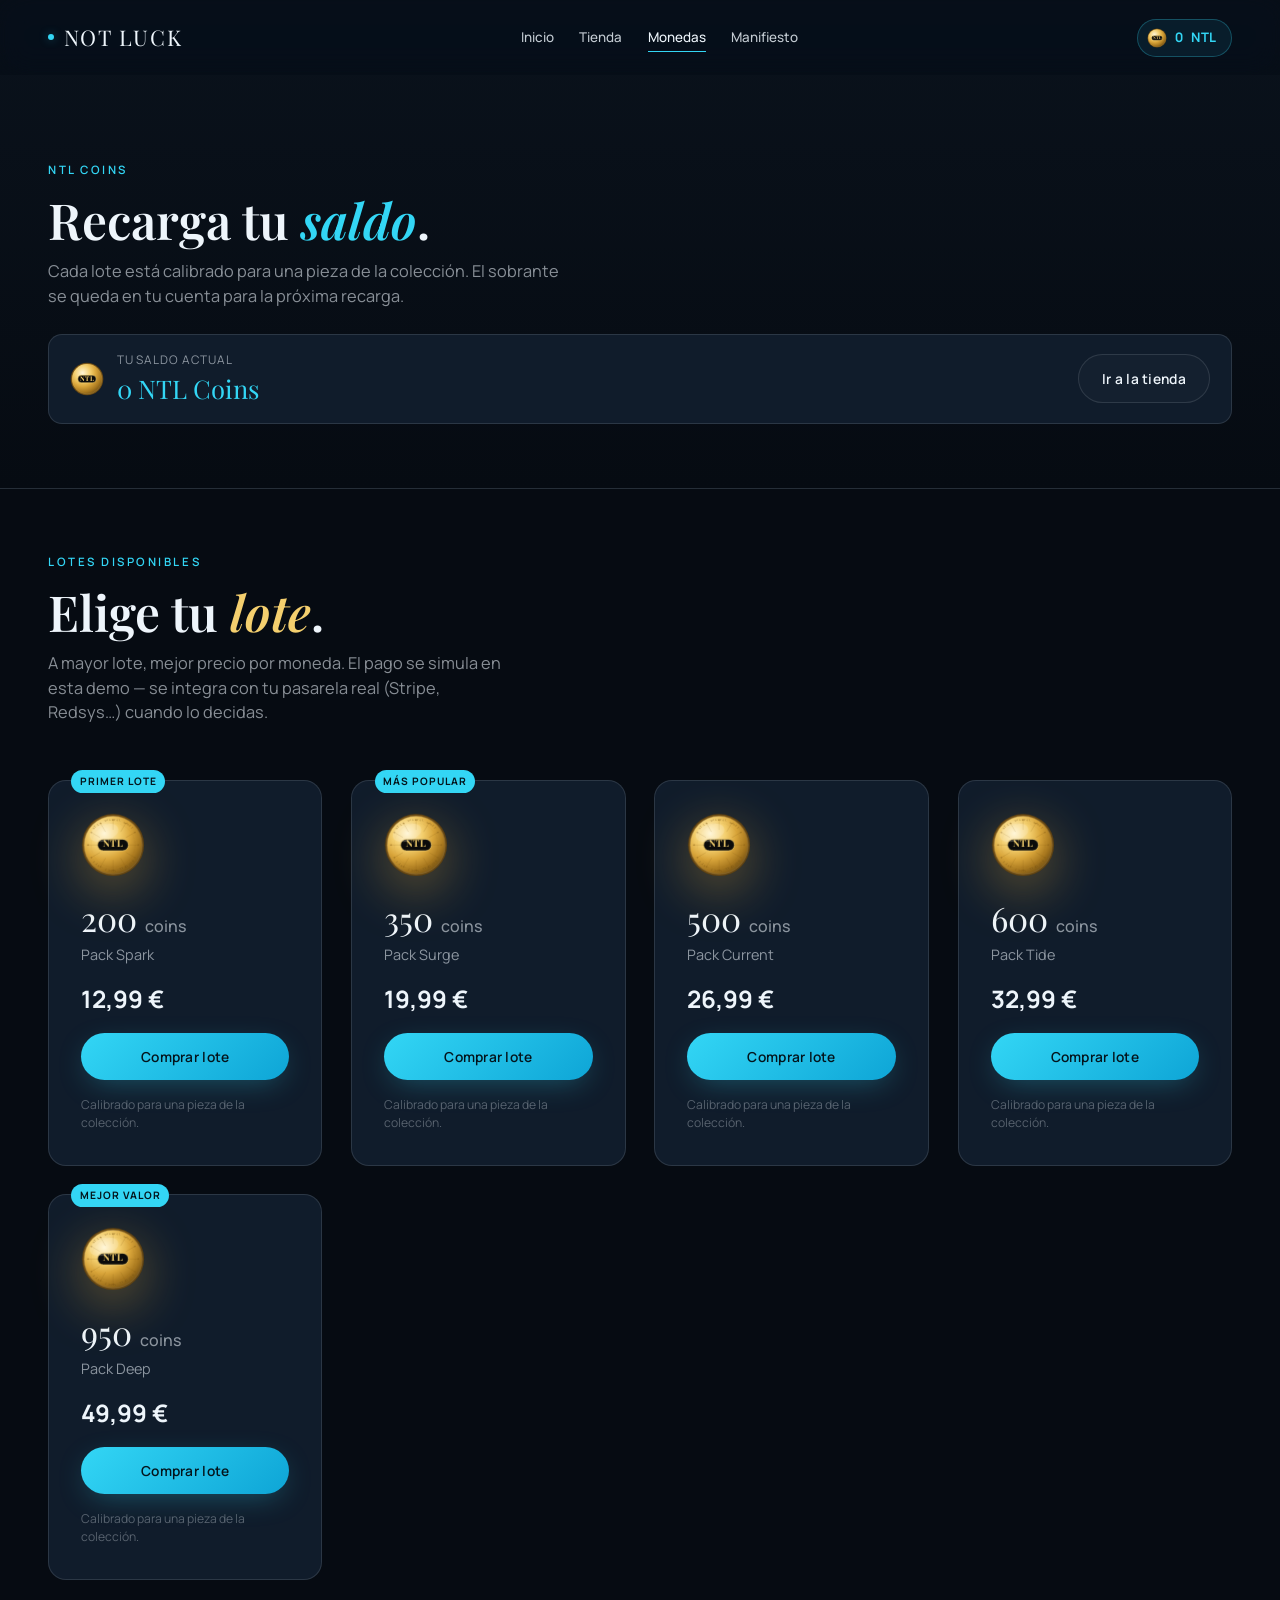
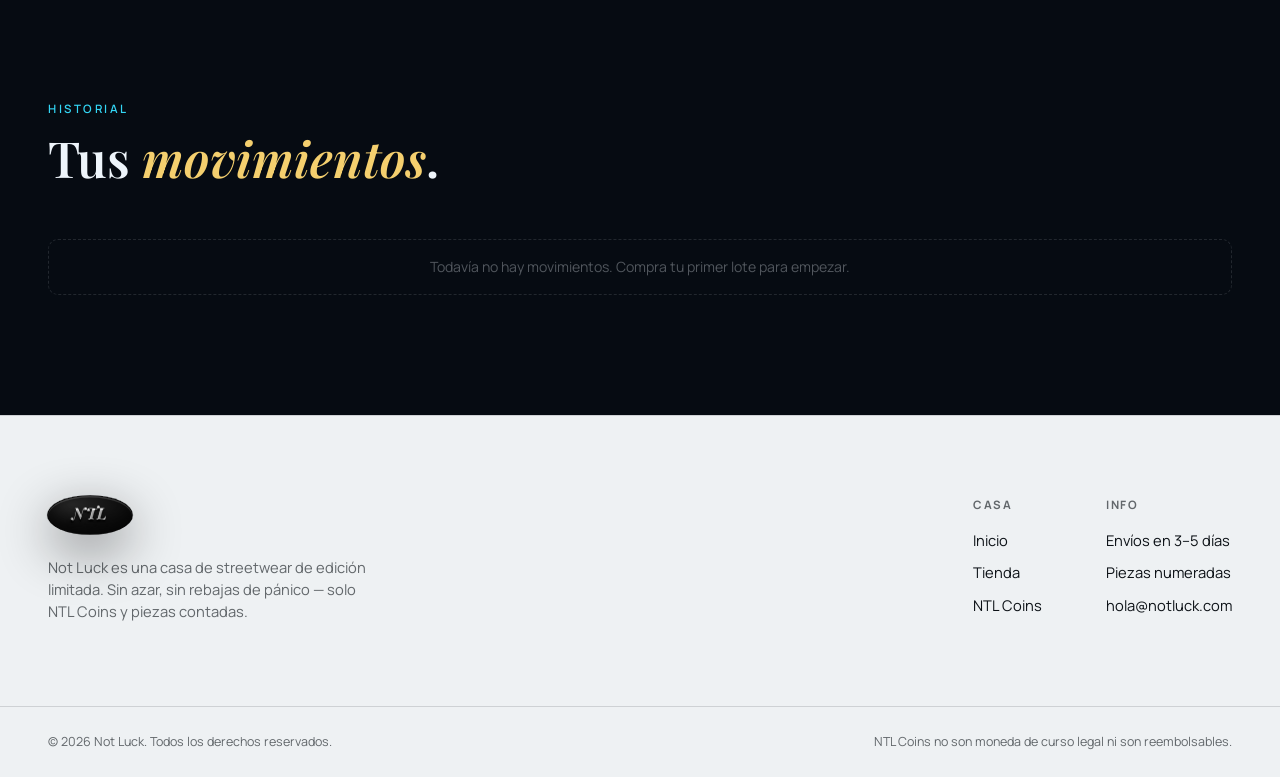
==== commit c73a64ae: "Switch to Playfair Display; emboss the logo lettering Cinzel out, Playfair Display in for --font-dis" ====
--- a/monedas.html
+++ b/monedas.html
@@ -8,7 +8,7 @@
 <link rel="icon" type="image/svg+xml" href="assets/img/favicon.svg" />
 <link rel="preconnect" href="https://fonts.googleapis.com">
 <link rel="preconnect" href="https://fonts.gstatic.com" crossorigin>
-<link href="https://fonts.googleapis.com/css2?family=Cinzel:wght@400;500;600;700;800&family=Manrope:wght@400;500;600;700;800&display=swap" rel="stylesheet">
+<link href="https://fonts.googleapis.com/css2?family=Playfair+Display:ital,wght@0,500;0,600;0,700;1,500;1,600;1,700&family=Manrope:wght@400;500;600;700;800&display=swap" rel="stylesheet">
 <link rel="stylesheet" href="styles.css?v=20260910" />
 </head>
 <body>
@@ -50,11 +50,11 @@
 <line x1="141.6" y1="76" x2="167.5" y2="61"/><circle cx="167.5" cy="61" r="1.8" fill="#8a6218"/>
 </g>
 <rect x="52" y="82" width="96" height="36" rx="18" fill="#0b0b0b" stroke="#f4cf6e" stroke-width="2"/>
-<text x="100" y="107" text-anchor="middle" font-family="Cinzel, Georgia, serif" font-weight="700" font-size="30" fill="#f4cf6e" letter-spacing="2">NTL</text>
-<text font-family="Cinzel, Georgia, serif" font-size="8" letter-spacing="2.4" fill="#6b4a12" opacity="0.85">
+<text x="100" y="107" text-anchor="middle" font-family="'Playfair Display', Georgia, serif" font-weight="700" font-size="30" fill="#f4cf6e" letter-spacing="2">NTL</text>
+<text font-family="'Playfair Display', Georgia, serif" font-size="8" letter-spacing="2.4" fill="#6b4a12" opacity="0.85">
 <textPath href="#coinRimTop" startOffset="50%" text-anchor="middle">NTL · DIGITAL ASSET</textPath>
 </text>
-<text font-family="Cinzel, Georgia, serif" font-size="8" letter-spacing="2.4" fill="#6b4a12" opacity="0.85">
+<text font-family="'Playfair Display', Georgia, serif" font-size="8" letter-spacing="2.4" fill="#6b4a12" opacity="0.85">
 <textPath href="#coinRimBottom" startOffset="50%" text-anchor="middle">DIGITAL ASSET · NTL</textPath>
 </text>
 <ellipse cx="72" cy="62" rx="46" ry="26" fill="#fff6d8" opacity="0.22" transform="rotate(-18 72 62)"/>
@@ -65,7 +65,7 @@
 <circle cx="100" cy="100" r="88" fill="url(#ntlGold)"/>
 <circle cx="100" cy="100" r="88" fill="none" stroke="#fff6d8" stroke-width="1.5" opacity="0.3"/>
 <rect x="46" y="78" width="108" height="44" rx="22" fill="#0b0b0b" stroke="#f4cf6e" stroke-width="3"/>
-<text x="100" y="112" text-anchor="middle" font-family="Cinzel, Georgia, serif" font-weight="700" font-size="38" fill="#f4cf6e" letter-spacing="2">NTL</text>
+<text x="100" y="112" text-anchor="middle" font-family="'Playfair Display', Georgia, serif" font-weight="700" font-size="38" fill="#f4cf6e" letter-spacing="2">NTL</text>
 </symbol>
 </defs>
 </svg>
@@ -90,7 +90,7 @@
   <section class="page-hero">
     <div class="wrap">
       <span class="eyebrow">NTL Coins</span>
-      <h1 class="section-title" style="margin-top:.8rem;">Recarga tu <em style="font-style:normal;color:var(--accent);">saldo</em>.</h1>
+      <h1 class="section-title" style="margin-top:.8rem;">Recarga tu <em style="font-style:italic;color:var(--accent);">saldo</em>.</h1>
       <p class="section-lede" style="margin-top:.9rem;">Cada lote está calibrado para una pieza de la colección. El sobrante se queda en tu cuenta para la próxima recarga.</p>
 
       <div class="wallet-banner">
--- a/styles.css
+++ b/styles.css
@@ -31,7 +31,7 @@
   --lt-mute: rgba(12, 17, 22, 0.62);
   --lt-line: rgba(12, 17, 22, 0.14);
 
-  --font-display: "Cinzel", "Trajan Pro", Georgia, "Times New Roman", serif;
+  --font-display: "Playfair Display", Georgia, "Times New Roman", serif;
   --font-body: "Manrope", -apple-system, BlinkMacSystemFont, "Segoe UI", sans-serif;
 
   --gold: #d9a53a;
@@ -156,12 +156,28 @@
 .coin-logo .coin-edge { background: linear-gradient(90deg, #050505, #2a2a2a 48%, #050505); }
 .coin-logo .coin-face span {
   font-family: var(--font-display);
-  font-weight: 600;
-  color: #fbfbfb;
+  font-weight: 700;
+  font-style: italic;
+  color: #e6e6e6; /* fallback if background-clip:text isn't supported */
   font-size: calc(var(--coin-h, 74px) * 0.42);
-  letter-spacing: 0.05em;
-  text-shadow: 0 1px 0 rgba(255, 255, 255, 0.2), 0 -1px 1px rgba(0, 0, 0, 0.7);
+  letter-spacing: 0.03em;
   transform: translateY(-1px);
+  /* raised-letter relief: a highlight above, a cast shadow below, so the
+     glyphs read as embossed out of the black surface rather than flat
+     printed text. */
+  text-shadow:
+    0 -1px 0 rgba(255, 255, 255, 0.55),
+    0 1px 0 rgba(0, 0, 0, 0.5),
+    0 2px 1px rgba(0, 0, 0, 0.55),
+    0 3px 4px rgba(0, 0, 0, 0.45);
+}
+@supports (background-clip: text) or (-webkit-background-clip: text) {
+  .coin-logo .coin-face span {
+    background: linear-gradient(180deg, #ffffff 0%, #f2f2f2 38%, #b9b9b9 78%, #d8d8d8 100%);
+    -webkit-background-clip: text;
+    background-clip: text;
+    color: transparent;
+  }
 }
 
 /* ---------- gold coins: NTL Coins currency, spinning ---------- */
@@ -441,7 +457,7 @@
   max-width: 16ch;
   margin-inline: auto;
 }
-.hero-title em { font-style: normal; color: var(--gold-dark); }
+.hero-title em { font-style: italic; color: var(--gold-dark); }
 .hero-sub {
   font-size: 1.05rem;
   color: rgba(6, 20, 28, 0.78);
@@ -497,7 +513,7 @@
   font-size: clamp(1.9rem, 4vw, 3.1rem);
   line-height: 1.05;
 }
-.section-title em { font-style: normal; color: var(--gold-light); }
+.section-title em { font-style: italic; color: var(--gold-light); }
 .section-lede { color: var(--ink-mute); font-size: 1.02rem; max-width: 52ch; }
 
 .halo {
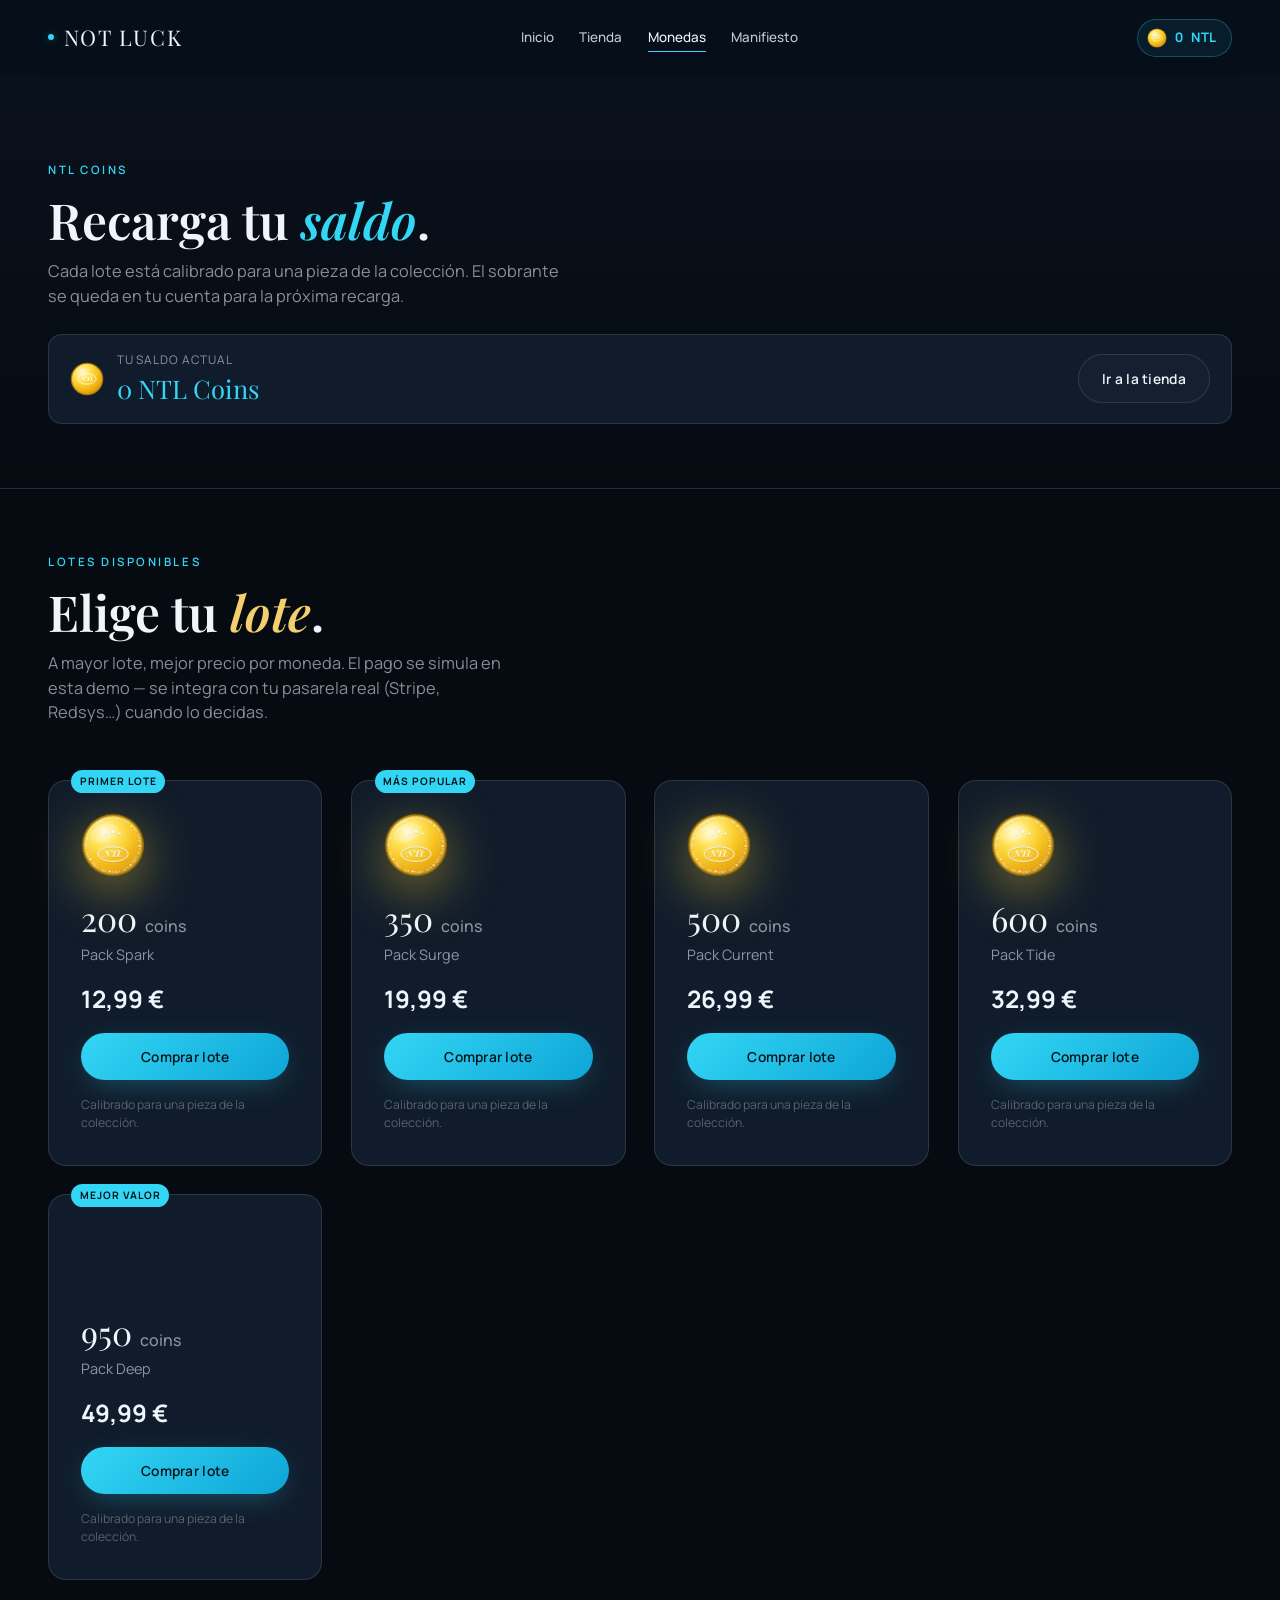
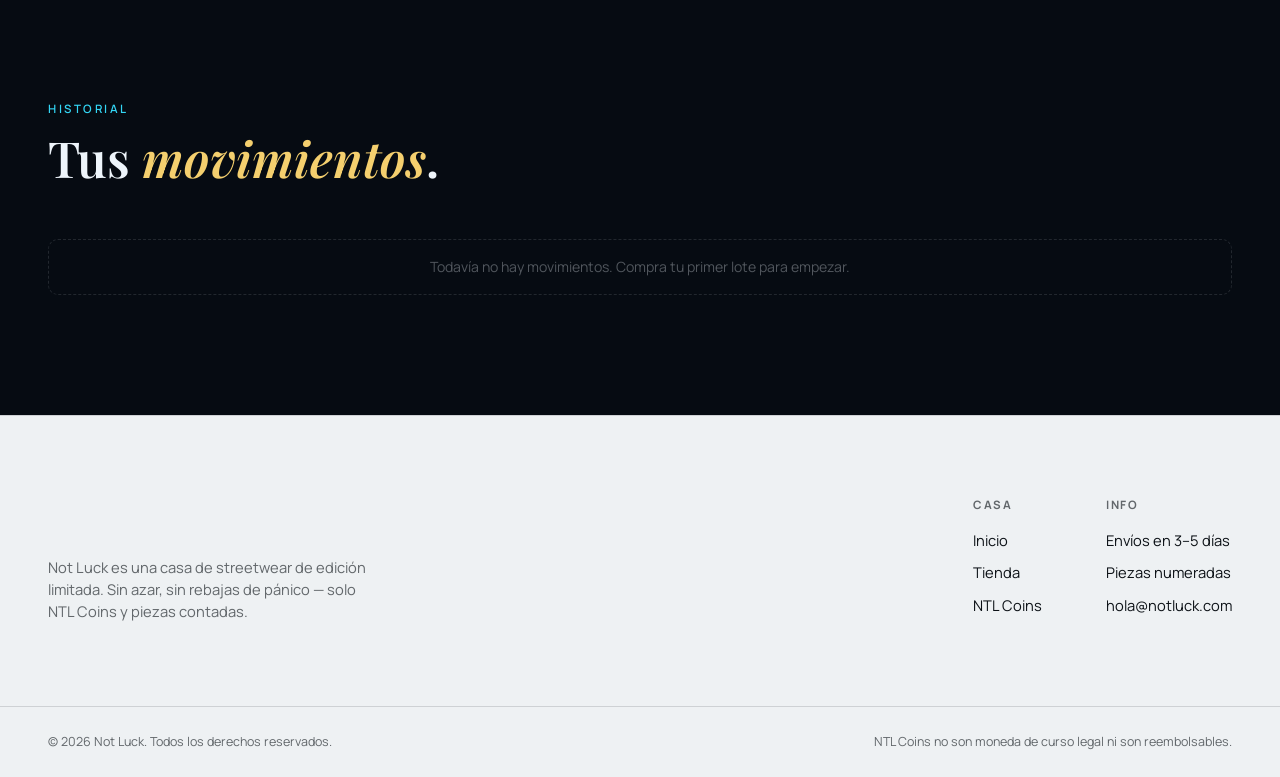
==== commit c76a6f7c: "Redesign the NTL Coin face to match the reference artwork Replaces the circuit-pattern gold coin wit" ====
--- a/monedas.html
+++ b/monedas.html
@@ -15,57 +15,47 @@
 
 <svg width="0" height="0" style="position:absolute" aria-hidden="true" focusable="false">
 <defs>
-<radialGradient id="ntlGold" cx="35%" cy="30%" r="75%">
-<stop offset="0%" stop-color="#fff6d8"/>
-<stop offset="35%" stop-color="#f4cf6e"/>
-<stop offset="60%" stop-color="#d9a53a"/>
-<stop offset="85%" stop-color="#a8781f"/>
-<stop offset="100%" stop-color="#7c5714"/>
+<radialGradient id="ntlGold" cx="35%" cy="28%" r="80%">
+<stop offset="0%" stop-color="#fffbe0"/>
+<stop offset="30%" stop-color="#ffe45c"/>
+<stop offset="60%" stop-color="#f9c623"/>
+<stop offset="85%" stop-color="#e8a80c"/>
+<stop offset="100%" stop-color="#c98a06"/>
 </radialGradient>
 <radialGradient id="ntlGoldEdge" cx="50%" cy="50%" r="50%">
-<stop offset="78%" stop-color="#b8862a"/>
-<stop offset="100%" stop-color="#5f4110"/>
+<stop offset="75%" stop-color="#e0a412"/>
+<stop offset="100%" stop-color="#9a6b04"/>
 </radialGradient>
-<path id="coinRimTop" d="M 24,100 A 76,76 0 0 1 176,100"/>
-<path id="coinRimBottom" d="M 176,100 A 76,76 0 0 1 24,100"/>
+<path id="coinRimFull" d="M 100,20 A 80,80 0 1,1 100,180 A 80,80 0 1,1 100,20"/>
+<filter id="coinEmboss" x="-30%" y="-30%" width="160%" height="160%">
+<feDropShadow dx="0" dy="0.7" stdDeviation="0.35" flood-color="#000000" flood-opacity="0.5"/>
+</filter>
 
 <symbol id="ntl-coin-face" viewBox="0 0 200 200">
 <circle cx="100" cy="100" r="96" fill="url(#ntlGoldEdge)"/>
-<circle cx="100" cy="100" r="90" fill="url(#ntlGold)" stroke="#6b4a12" stroke-width="1"/>
-<circle cx="100" cy="100" r="90" fill="none" stroke="#fff6d8" stroke-width="1" opacity="0.35"/>
-<circle cx="100" cy="100" r="94" fill="none" stroke="#6b4a12" stroke-width="2" stroke-dasharray="1.6 2.4" opacity="0.55"/>
-<circle cx="100" cy="100" r="68" fill="none" stroke="#6b4a12" stroke-width="1" stroke-dasharray="0.8 3.2" opacity="0.4"/>
-<g stroke="#8a6218" stroke-width="1.1" fill="none" opacity="0.55" stroke-linecap="round">
-<line x1="148" y1="100" x2="178" y2="100"/><circle cx="178" cy="100" r="1.8" fill="#8a6218"/>
-<line x1="141.6" y1="124" x2="167.5" y2="139"/><circle cx="167.5" cy="139" r="1.8" fill="#8a6218"/>
-<line x1="124" y1="141.6" x2="139" y2="167.5"/><circle cx="139" cy="167.5" r="1.8" fill="#8a6218"/>
-<line x1="100" y1="148" x2="100" y2="178"/><circle cx="100" cy="178" r="1.8" fill="#8a6218"/>
-<line x1="76" y1="141.6" x2="61" y2="167.5"/><circle cx="61" cy="167.5" r="1.8" fill="#8a6218"/>
-<line x1="58.4" y1="124" x2="32.5" y2="139"/><circle cx="32.5" cy="139" r="1.8" fill="#8a6218"/>
-<line x1="52" y1="100" x2="22" y2="100"/><circle cx="22" cy="100" r="1.8" fill="#8a6218"/>
-<line x1="58.4" y1="76" x2="32.5" y2="61"/><circle cx="32.5" cy="61" r="1.8" fill="#8a6218"/>
-<line x1="76" y1="58.4" x2="61" y2="32.5"/><circle cx="61" cy="32.5" r="1.8" fill="#8a6218"/>
-<line x1="100" y1="52" x2="100" y2="22"/><circle cx="100" cy="22" r="1.8" fill="#8a6218"/>
-<line x1="124" y1="58.4" x2="139" y2="32.5"/><circle cx="139" cy="32.5" r="1.8" fill="#8a6218"/>
-<line x1="141.6" y1="76" x2="167.5" y2="61"/><circle cx="167.5" cy="61" r="1.8" fill="#8a6218"/>
+<circle cx="100" cy="100" r="90" fill="url(#ntlGold)" stroke="#b9860a" stroke-width="1"/>
+<circle cx="100" cy="100" r="90" fill="none" stroke="#fffbe0" stroke-width="1" opacity="0.4"/>
+<circle cx="100" cy="100" r="94" fill="none" stroke="#b9860a" stroke-width="2" stroke-dasharray="1.6 2.4" opacity="0.5"/>
+<circle cx="100" cy="100" r="73" fill="none" stroke="#ffffff" stroke-width="0.8" opacity="0.4"/>
+<g fill="#ffffff" filter="url(#coinEmboss)">
+<text font-family="'Playfair Display', Georgia, serif" font-weight="700" font-size="9.5" letter-spacing="1">
+<textPath href="#coinRimFull" startOffset="0%">NTL COIN &#9670; NTL COIN &#9670; NTL COIN &#9670; NTL COIN &#9670; NTL COIN &#9670; NTL COIN &#9670; NTL COIN &#9670; NTL COIN &#9670;</textPath>
+</text>
+<path d="M100,49 L102.1,55.1 L108.6,55.2 L103.4,59.1 L105.3,65.3 L100,61.6 L94.7,65.3 L96.6,59.1 L91.4,55.2 L97.9,55.1 Z"/>
+<path d="M80,58 L81.4,62.1 L85.7,62.1 L82.3,64.7 L83.5,68.9 L80,66.4 L76.5,68.9 L77.7,64.7 L74.3,62.1 L78.6,62.1 Z"/>
+<path d="M120,58 L118.6,62.1 L114.3,62.1 L117.7,64.7 L116.5,68.9 L120,66.4 L123.5,68.9 L122.3,64.7 L125.7,62.1 L121.4,62.1 Z"/>
+<ellipse cx="100" cy="128" rx="47" ry="23" fill="none" stroke="#ffffff" stroke-width="3"/>
+<text x="100" y="137" text-anchor="middle" font-family="'Playfair Display', Georgia, serif" font-weight="700" font-style="italic" font-size="27" letter-spacing="1">NTL</text>
 </g>
-<rect x="52" y="82" width="96" height="36" rx="18" fill="#0b0b0b" stroke="#f4cf6e" stroke-width="2"/>
-<text x="100" y="107" text-anchor="middle" font-family="'Playfair Display', Georgia, serif" font-weight="700" font-size="30" fill="#f4cf6e" letter-spacing="2">NTL</text>
-<text font-family="'Playfair Display', Georgia, serif" font-size="8" letter-spacing="2.4" fill="#6b4a12" opacity="0.85">
-<textPath href="#coinRimTop" startOffset="50%" text-anchor="middle">NTL · DIGITAL ASSET</textPath>
-</text>
-<text font-family="'Playfair Display', Georgia, serif" font-size="8" letter-spacing="2.4" fill="#6b4a12" opacity="0.85">
-<textPath href="#coinRimBottom" startOffset="50%" text-anchor="middle">DIGITAL ASSET · NTL</textPath>
-</text>
-<ellipse cx="72" cy="62" rx="46" ry="26" fill="#fff6d8" opacity="0.22" transform="rotate(-18 72 62)"/>
+<ellipse cx="72" cy="62" rx="46" ry="26" fill="#fffbe0" opacity="0.16" transform="rotate(-18 72 62)"/>
 </symbol>
 
 <symbol id="ntl-coin-simple" viewBox="0 0 200 200">
 <circle cx="100" cy="100" r="96" fill="url(#ntlGoldEdge)"/>
 <circle cx="100" cy="100" r="88" fill="url(#ntlGold)"/>
-<circle cx="100" cy="100" r="88" fill="none" stroke="#fff6d8" stroke-width="1.5" opacity="0.3"/>
-<rect x="46" y="78" width="108" height="44" rx="22" fill="#0b0b0b" stroke="#f4cf6e" stroke-width="3"/>
-<text x="100" y="112" text-anchor="middle" font-family="'Playfair Display', Georgia, serif" font-weight="700" font-size="38" fill="#f4cf6e" letter-spacing="2">NTL</text>
+<circle cx="100" cy="100" r="88" fill="none" stroke="#fffbe0" stroke-width="1.5" opacity="0.3"/>
+<ellipse cx="100" cy="100" rx="54" ry="30" fill="none" stroke="#ffffff" stroke-width="4"/>
+<text x="100" y="112" text-anchor="middle" font-family="'Playfair Display', Georgia, serif" font-weight="700" font-style="italic" font-size="34" fill="#ffffff" letter-spacing="1">NTL</text>
 </symbol>
 </defs>
 </svg>
--- a/styles.css
+++ b/styles.css
@@ -37,7 +37,7 @@
   --gold: #d9a53a;
   --gold-light: #f4cf6e;
   --gold-dark: #7c5714;
-  --gold-glow: rgba(217, 165, 58, 0.45);
+  --gold-glow: rgba(255, 214, 51, 0.5);
 
   --nav-h: 76px;
   --ease-out: cubic-bezier(0.16, 1, 0.3, 1);
@@ -197,7 +197,7 @@
 }
 .gold-coin .coin-face { background: transparent; }
 .gold-coin .coin-face svg { width: 100%; height: 100%; display: block; }
-.gold-coin .coin-edge { background: linear-gradient(90deg, #6b4a12, #e6c374 48%, #6b4a12); }
+.gold-coin .coin-edge { background: linear-gradient(90deg, #9a6b04, #ffe45c 48%, #9a6b04); }
 
 /* small static gold-coin currency glyph (wallet chip, price tags) — kept
    flat: at 16–20px a spinning coin with engraved detail just reads as
@@ -696,7 +696,7 @@
 }
 .coin-orbit .coin-big .coin-face { background: transparent; }
 .coin-orbit .coin-big .coin-face svg { width: 100%; height: 100%; display: block; }
-.coin-orbit .coin-big .coin-edge { background: linear-gradient(90deg, #6b4a12, #e6c374 48%, #6b4a12); }
+.coin-orbit .coin-big .coin-edge { background: linear-gradient(90deg, #9a6b04, #ffe45c 48%, #9a6b04); }
 .coin-orbit .coin-small {
   position: absolute;
   width: 26%;
